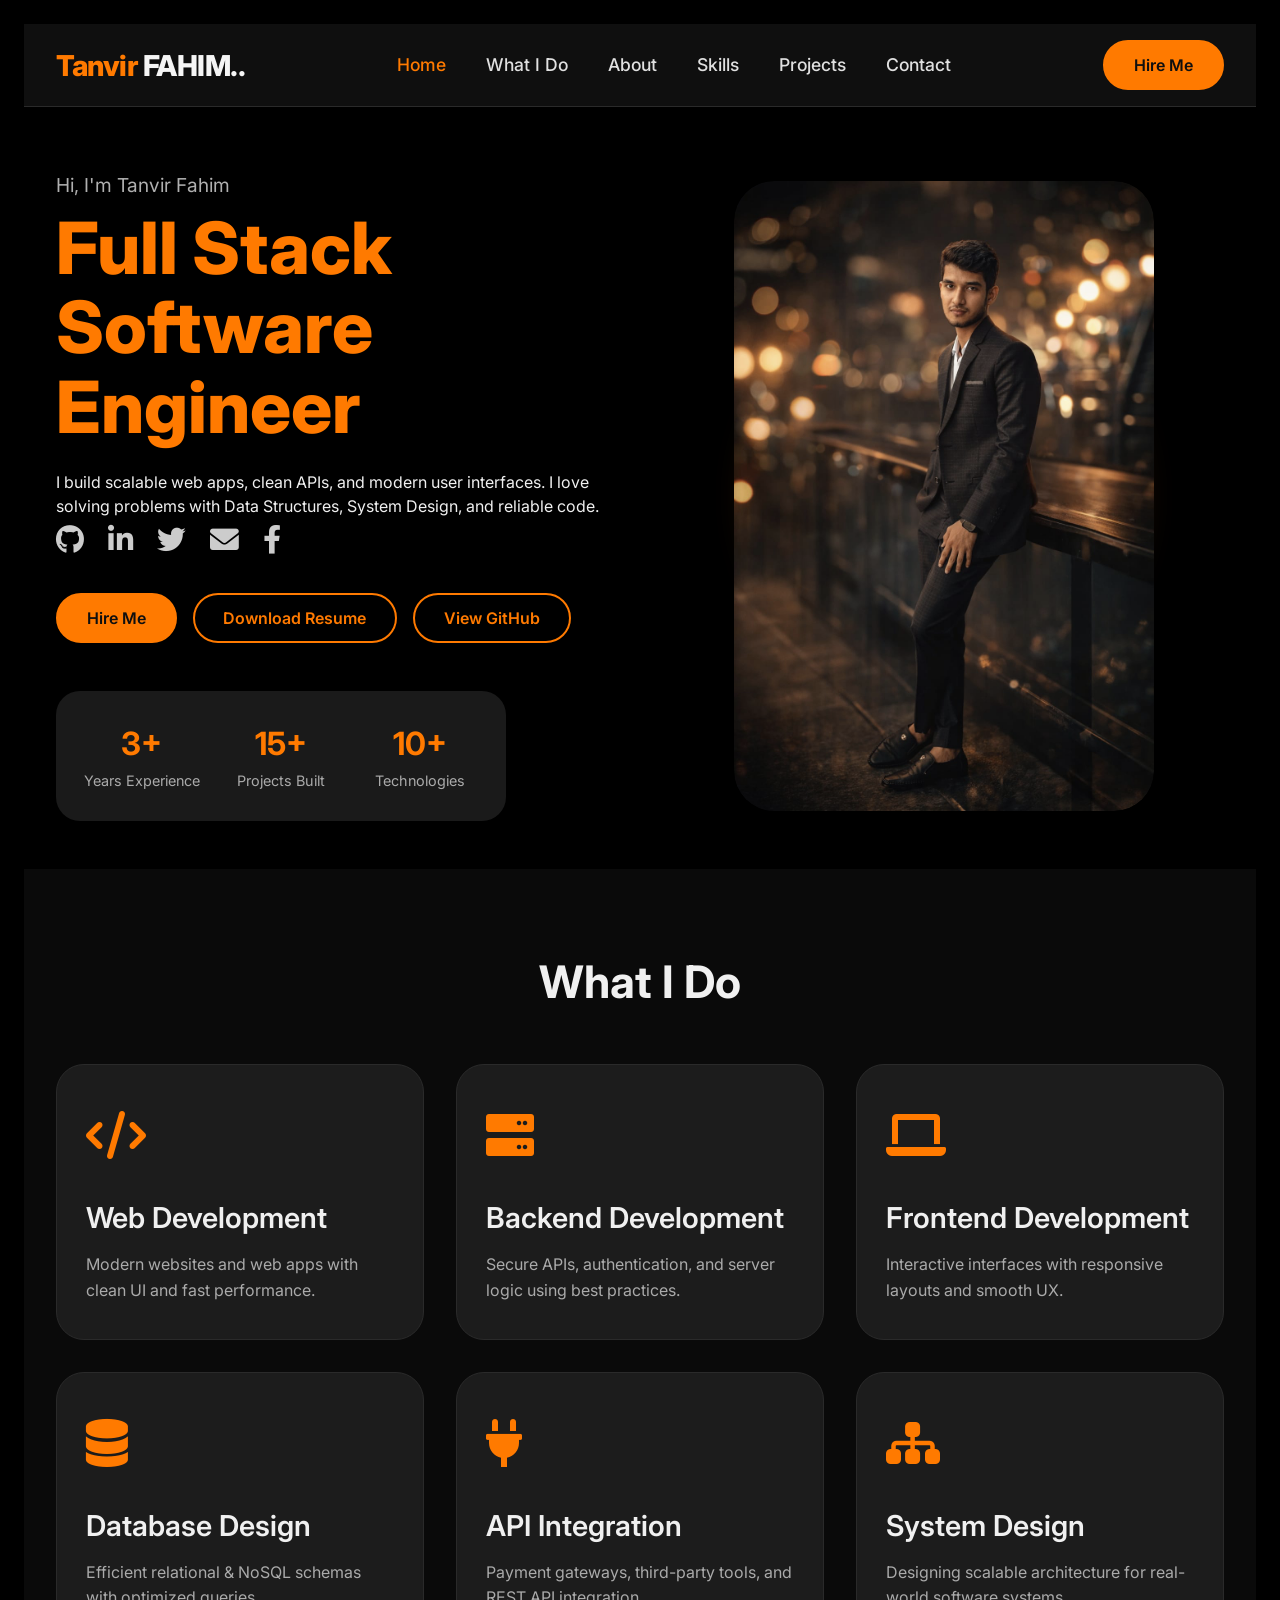
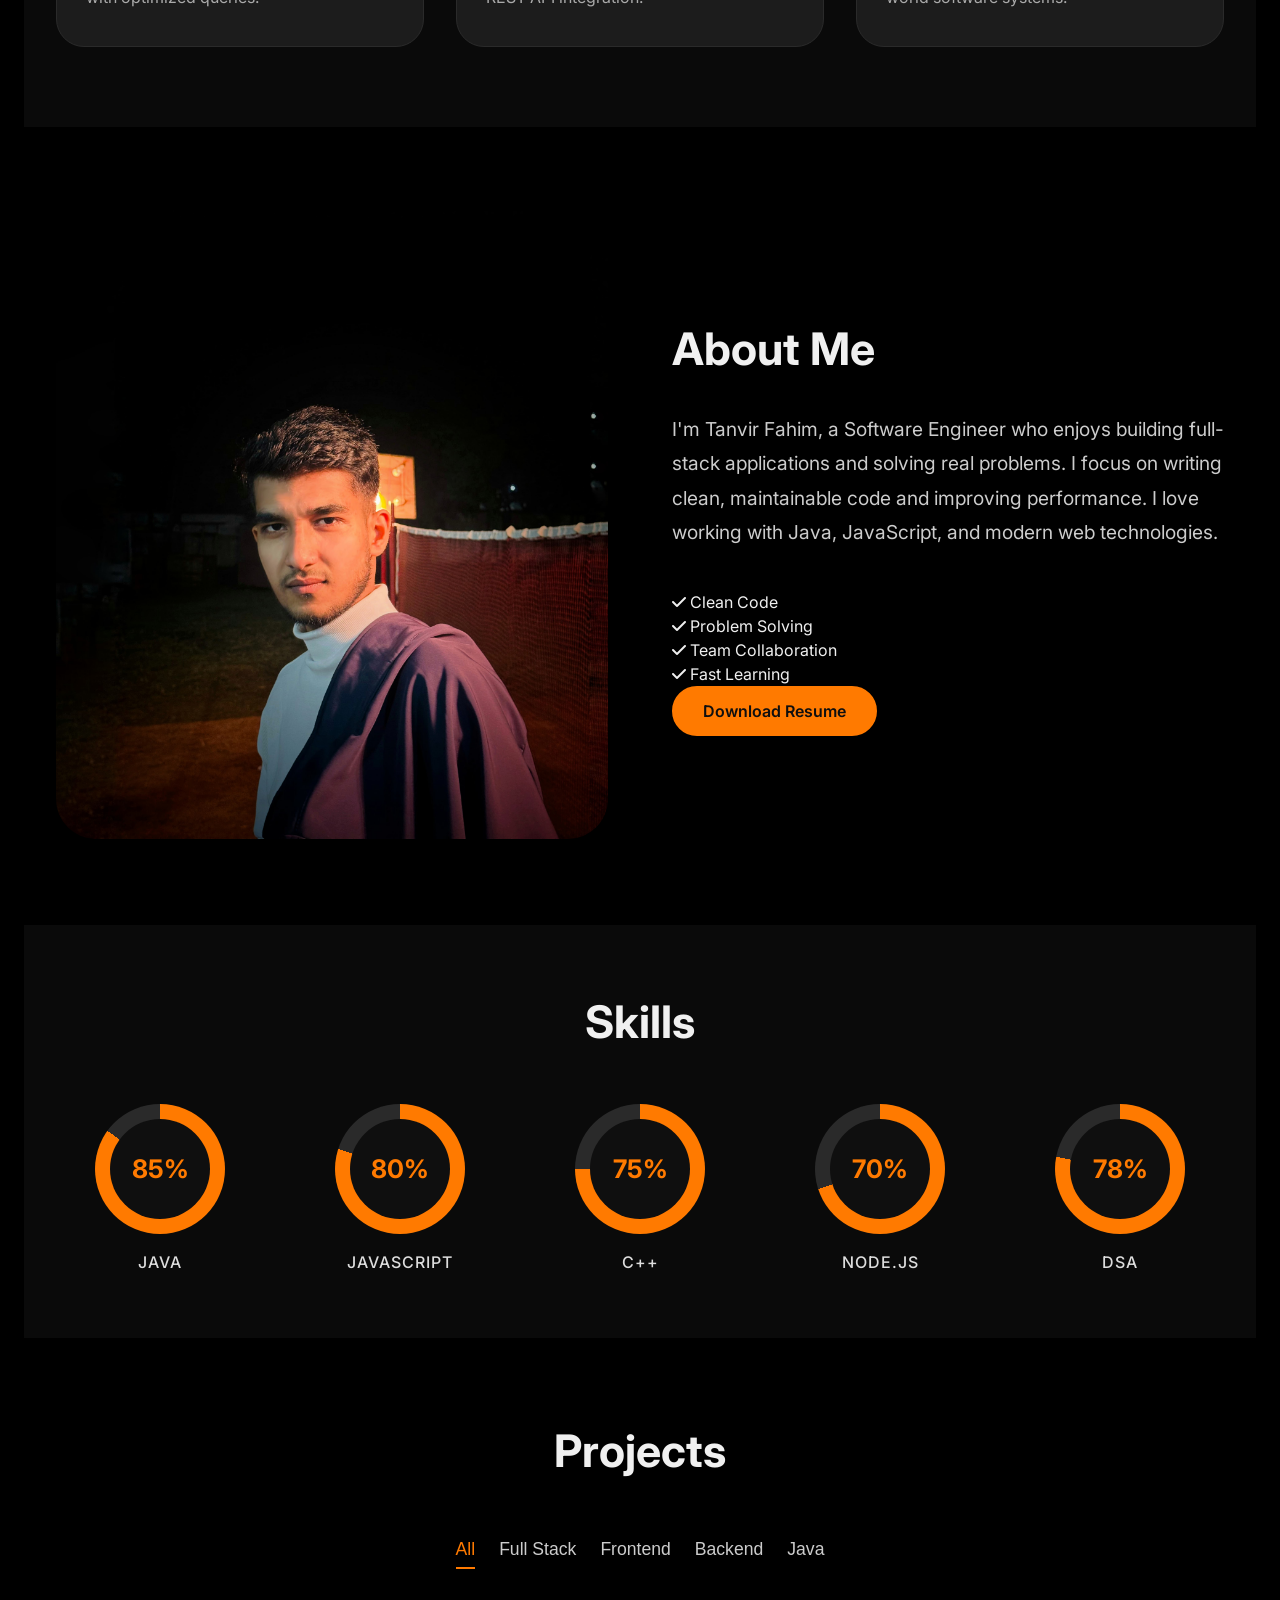
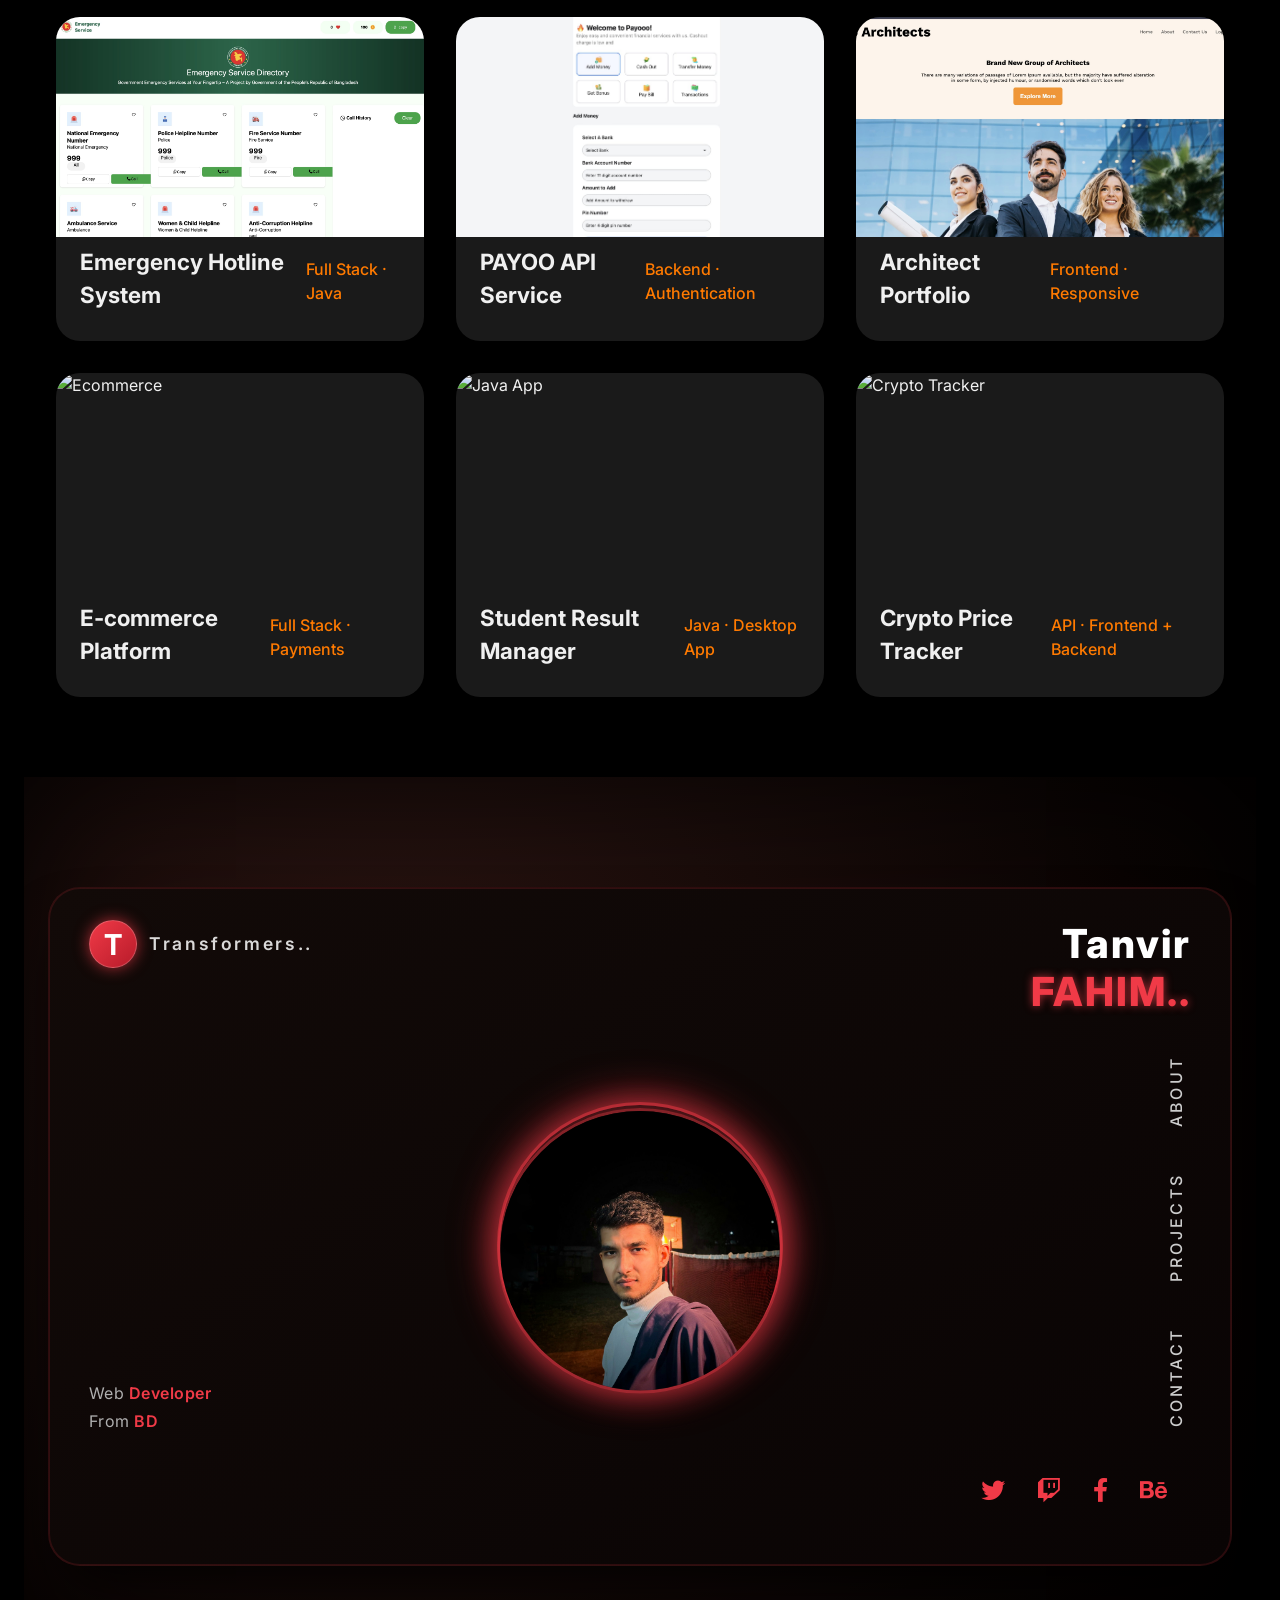
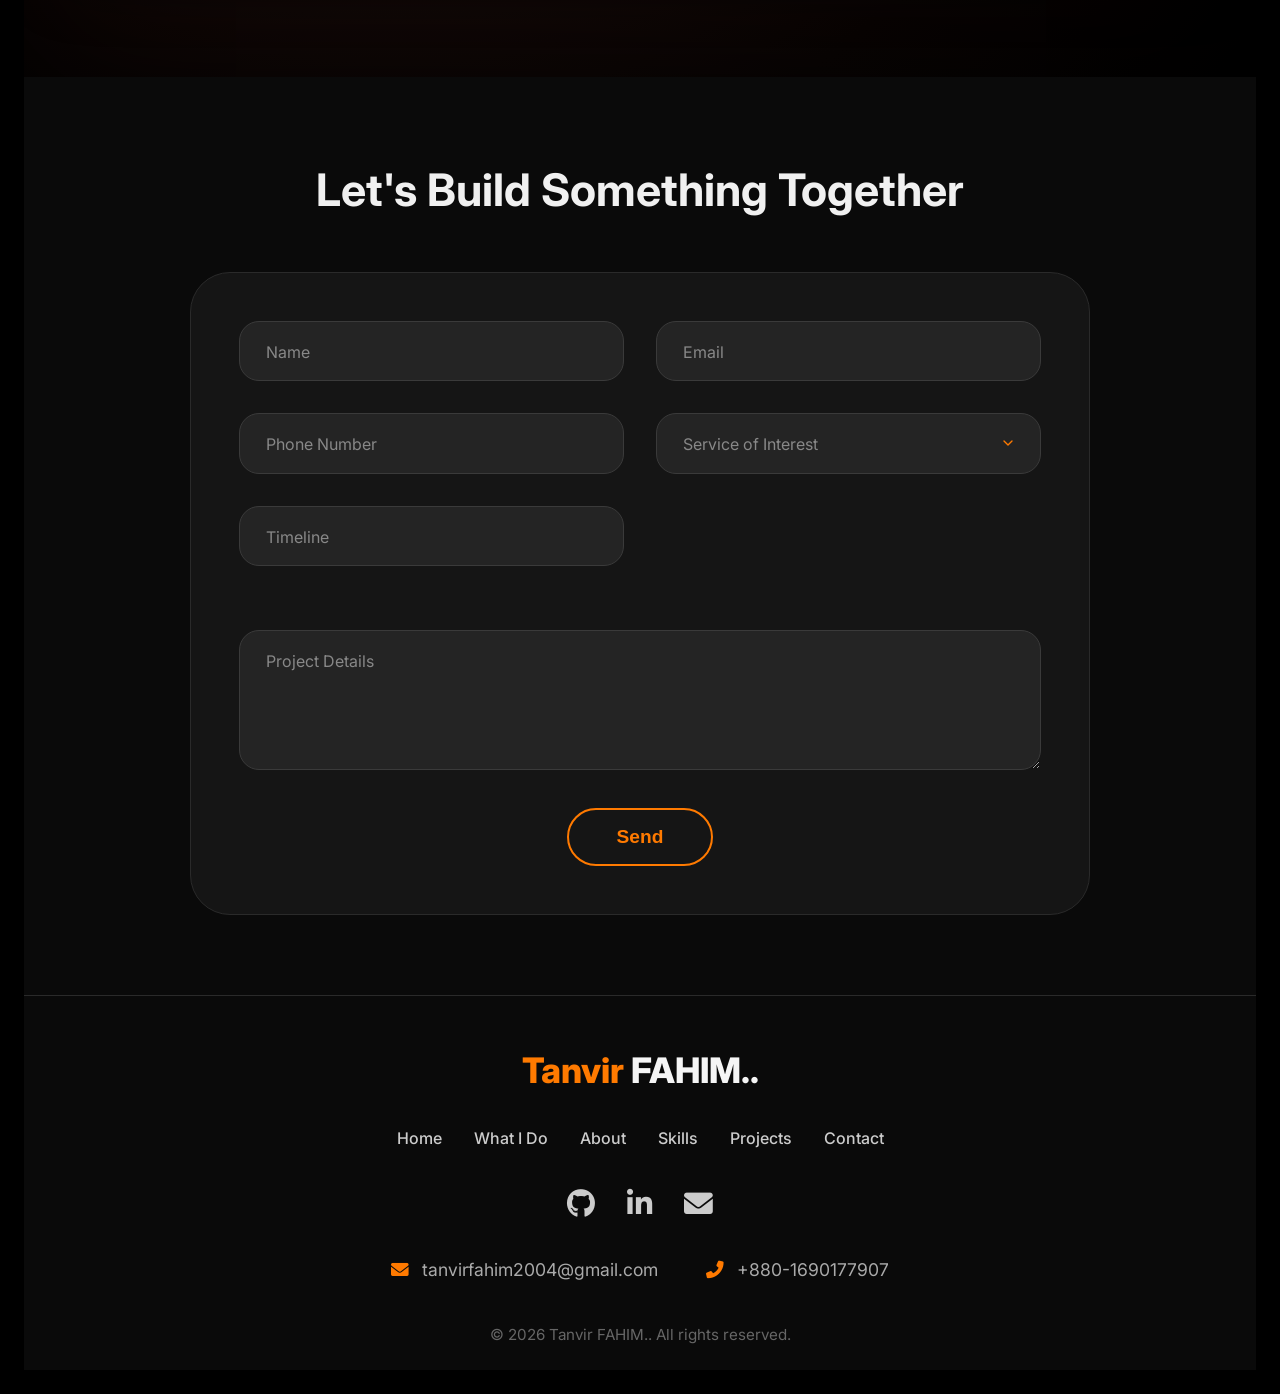
==== index.html @ 55171246 "second addition" ====
<!DOCTYPE html>
<html lang="en">

<head>
  <meta charset="UTF-8" />
  <meta name="viewport" content="width=device-width, initial-scale=1.0" />
  <title>Tanvir FAHIM</title>

  <!-- Google Fonts: Inter -->
  <link rel="preconnect" href="https://fonts.googleapis.com">
  <link rel="preconnect" href="https://fonts.gstatic.com" crossorigin>
  <link
    href="https://fonts.googleapis.com/css2?family=Inter:opsz,wght@14..32,400;14..32,500;14..32,600;14..32,700;14..32,800&display=swap"
    rel="stylesheet">

  <!-- Font Awesome -->
  <link rel="stylesheet" href="https://cdnjs.cloudflare.com/ajax/libs/font-awesome/6.0.0-beta3/css/all.min.css">

  <!-- Custom CSS -->
  <link rel="stylesheet" href="/test.css" />
</head>

<body>
  <div class="site-wrapper">

    <!-- ===== 1. NAVBAR ===== -->
    <header class="navbar">
      <div class="container navbar-container">
        <a href="#home" class="logo">Tanvir <span class="Fahim">FAHIM..</span></a>

        <nav class="nav-menu">
          <ul class="nav-links" id="navLinks">
            <li><a href="#home" class="active">Home</a></li>
            <li><a href="#services">What I Do</a></li>
            <li><a href="#about">About</a></li>
            <li><a href="#skills">Skills</a></li>
            <li><a href="#portfolio">Projects</a></li>
            <li><a href="#contact">Contact</a></li>
          </ul>
        </nav>

        <a href="#contact" class="btn btn-primary hire-btn">Hire Me</a>

        <button class="mobile-toggle" id="mobileToggle" aria-label="menu">
          <i class="fas fa-bars"></i>
        </button>
      </div>
    </header>

    <main>

      <!-- ===== 2. HERO SECTION ===== -->
      <section id="home" class="hero">
        <div class="container hero-grid">

          <!-- left content -->
          <div class="hero-content">
            <span class="hero-intro">Hi, I'm Tanvir Fahim</span>
            <h1 class="hero-title">Full Stack Software Engineer</h1>

            <p class="hero-description">
              I build scalable web apps, clean APIs, and modern user interfaces.
              I love solving problems with Data Structures, System Design, and reliable code.
            </p>

            <div class="hero-socials">
              <a href="https://github.com/tanvirfahim2004" aria-label="GitHub"><i class="fab fa-github"></i></a>
              <a href="https://www.linkedin.com/in/tanvir-fahim-24512b344/" aria-label="LinkedIn"><i class="fab fa-linkedin-in"></i></a>
              <a href="https://x.com/tanvir_fahim00" aria-label="Twitter"><i class="fab fa-twitter"></i></a>
              <a href="mailto:tanvirfahim2004@gmail.com" aria-label="Email"><i class="fas fa-envelope"></i></a>
              <a href="https://www.facebook.com/tanvirFahimF/" aria-label="Facebook"><i class="fab fa-facebook-f"></i></a>
            </div>

            <div class="hero-buttons">
              <a href="#contact" class="btn btn-primary">Hire Me</a>
              <a href="#" class="btn btn-outline">Download Resume</a>
              <a href="https://github.com/tanvirfahim2004" class="btn btn-outline">View GitHub</a>
            </div>

            <!-- stats box -->
            <div class="stats-box">
              <div class="stat-item">
                <span class="stat-number">3+</span>
                <span class="stat-label">Years Experience</span>
              </div>
              <div class="stat-item">
                <span class="stat-number">15+</span>
                <span class="stat-label">Projects Built</span>
              </div>
              <div class="stat-item">
                <span class="stat-number">10+</span>
                <span class="stat-label">Technologies</span>
              </div>
            </div>
          </div>

          <!-- right image -->
          <div class="hero-image-wrapper">
            <div class="circle-bg"></div>
            <div class="profile-image">
              <!-- Replace with your photo path -->
              <img src="/assets/one.jpeg" alt="Alex Rivera" loading="lazy">
            </div>
          </div>

        </div>
      </section>

      <!-- ===== 3. SERVICES / WHAT I DO ===== -->
      <section id="services" class="services">
        <div class="container">
          <h2 class="section-title centered">What I Do</h2>

          <div class="services-grid">
            <div class="service-card">
              <div class="card-icon"><i class="fas fa-code"></i></div>
              <h3>Web Development</h3>
              <p>Modern websites and web apps with clean UI and fast performance.</p>
            </div>

            <div class="service-card">
              <div class="card-icon"><i class="fas fa-server"></i></div>
              <h3>Backend Development</h3>
              <p>Secure APIs, authentication, and server logic using best practices.</p>
            </div>

            <div class="service-card">
              <div class="card-icon"><i class="fas fa-laptop"></i></div>
              <h3>Frontend Development</h3>
              <p>Interactive interfaces with responsive layouts and smooth UX.</p>
            </div>

            <div class="service-card">
              <div class="card-icon"><i class="fas fa-database"></i></div>
              <h3>Database Design</h3>
              <p>Efficient relational & NoSQL schemas with optimized queries.</p>
            </div>

            <div class="service-card">
              <div class="card-icon"><i class="fas fa-plug"></i></div>
              <h3>API Integration</h3>
              <p>Payment gateways, third-party tools, and REST API integration.</p>
            </div>

            <div class="service-card">
              <div class="card-icon"><i class="fas fa-sitemap"></i></div>
              <h3>System Design</h3>
              <p>Designing scalable architecture for real-world software systems.</p>
            </div>
          </div>
        </div>
      </section>

      <!-- ===== 4. ABOUT ===== -->
      <section id="about" class="about">
        <div class="container about-grid">
          <div class="about-image">
            <img src="/assets/myself.jpeg" alt="about me">
          </div>

          <div class="about-content">
            <h2 class="section-title">About Me</h2>
            <p class="about-text">
              I'm Tanvir Fahim, a Software Engineer who enjoys building full-stack applications and solving
              real problems. I focus on writing clean, maintainable code and improving performance.
              I love working with Java, JavaScript, and modern web technologies.
            </p>

            <div class="about-highlights">
              <div class="chip"><i class="fas fa-check"></i> Clean Code</div>
              <div class="chip"><i class="fas fa-check"></i> Problem Solving</div>
              <div class="chip"><i class="fas fa-check"></i> Team Collaboration</div>
              <div class="chip"><i class="fas fa-check"></i> Fast Learning</div>
            </div>

            <a href="#" class="btn btn-primary">Download Resume</a>
          </div>
        </div>
      </section>

      <!-- ===== 5. SKILLS ===== -->
      <section id="skills" class="skills">
        <div class="container">
          <h2 class="section-title centered">Skills</h2>

          <div class="skills-row">

            <div class="skill-circle">
              <div class="circular-progress" data-percent="85">
                <span class="progress-value">85%</span>
              </div>
              <p class="skill-label">Java</p>
            </div>

            <div class="skill-circle">
              <div class="circular-progress" data-percent="80">
                <span class="progress-value">80%</span>
              </div>
              <p class="skill-label">JavaScript</p>
            </div>

            <div class="skill-circle">
              <div class="circular-progress" data-percent="75">
                <span class="progress-value">75%</span>
              </div>
              <p class="skill-label">C++</p>
            </div>

            <div class="skill-circle">
              <div class="circular-progress" data-percent="70">
                <span class="progress-value">70%</span>
              </div>
              <p class="skill-label">Node.js</p>
            </div>

            <div class="skill-circle">
              <div class="circular-progress" data-percent="78">
                <span class="progress-value">78%</span>
              </div>
              <p class="skill-label">DSA</p>
            </div>

          </div>
        </div>
      </section>

      <!-- ===== 6. PROJECTS / PORTFOLIO ===== -->
      <section id="portfolio" class="portfolio">
        <div class="container">
          <h2 class="section-title centered">Projects</h2>

          <div class="portfolio-filters">
            <button class="filter-btn active" data-filter="all">All</button>
            <button class="filter-btn" data-filter="fullstack">Full Stack</button>
            <button class="filter-btn" data-filter="frontend">Frontend</button>
            <button class="filter-btn" data-filter="backend">Backend</button>
            <button class="filter-btn" data-filter="java">Java</button>
          </div>

          <div class="portfolio-grid" id="portfolioGrid">

            <div class="portfolio-card" data-category="fullstack java">
              <img src="/assets/emergency.jpeg" alt="Hostel Management System">
              <div class="card-footer">
                <h4>Emergency Hotline System</h4>
                <p>Full Stack · Java</p>
              </div>
            </div>

            <div class="portfolio-card" data-category="fullstack backend">
              <img src="/assets/payoo.jpeg" alt="REST API">
              <div class="card-footer">
                <h4>PAYOO API Service</h4>
                <p>Backend · Authentication</p>
              </div>
            </div>

            <div class="portfolio-card" data-category="frontend">
              <img src="/assets/portfolio.jpeg" alt="Portfolio Website">
              <div class="card-footer">
                <h4>Architect Portfolio</h4>
                <p>Frontend · Responsive</p>
              </div>
            </div>

            <div class="portfolio-card" data-category="fullstack">
              <img src="https://placehold.co/600x400/12131a/ff7a00?text=ECOMMERCE" alt="Ecommerce">
              <div class="card-footer">
                <h4>E-commerce Platform</h4>
                <p>Full Stack · Payments</p>
              </div>
            </div>

            <div class="portfolio-card" data-category="java">
              <img src="https://placehold.co/600x400/12131a/ff7a00?text=JAVA+APP" alt="Java App">
              <div class="card-footer">
                <h4>Student Result Manager</h4>
                <p>Java · Desktop App</p>
              </div>
            </div>

            <div class="portfolio-card" data-category="frontend backend">
              <img src="https://placehold.co/600x400/12131a/ff7a00?text=CRYPTO+TRACKER" alt="Crypto Tracker">
              <div class="card-footer">
                <h4>Crypto Price Tracker</h4>
                <p>API · Frontend + Backend</p>
              </div>
            </div>

          </div>
        </div>
      </section>

      <!-- Customize Card section -->
      <section>
        <!-- main container with cinematic background + vignette -->
        <div class="background">
          <!-- hero card -->
          <main class="hero-card">

            <!-- top row: logo + brand + top right name -->
            <div class="card-header">
              <div class="brand">
                <div class="logo-circle">T</div>
                <span class="brand-name">Transformers..</span>
              </div>
              <div class="big-name">
                <span class="name-line">Tanvir</span>
                <span class="name-line accent">FAHIM..</span>
              </div>
            </div>

            <!-- main middle area: left (bottom-left text) + center ring + right vertical nav -->
            <div class="card-middle">

              <!-- bottom-left text (positioned absolutely inside grid, but we keep structure) -->
              <div class="info-block">
                <span class="info-line">Web <span class="accent">Developer</span></span>
                <span class="info-line">From <span class="accent">BD</span></span>
              </div>

              <!-- center hero visual: ring + image -->
              <div class="hero-center">
                <div class="ring">
                  <div class="ring-glow"></div>
                  <img src="/assets/myself.jpeg" alt="artist portrait" class="ring-image">
                </div>
              </div>

              <!-- right vertical navigation -->
              <nav class="vertical-nav">
                <ul>
                  <li><a href="#">ABOUT</a></li>
                  <li><a href="#">PROJECTS</a></li>
                  <li><a href="#">CONTACT</a></li>
                </ul>
              </nav>
            </div>

            <!-- bottom row: empty filler (grid keeps placement) + social icons -->
            <div class="card-footer">
              <div class="footer-left"></div> <!-- placeholder for spacing -->
              <div class="social-icons">
                <a href="https://x.com/tanvir_fahim00" aria-label="Twitter"><i class="fab fa-twitter"></i></a>
                <a href="#" aria-label="Twitch"><i class="fab fa-twitch"></i></a>
                <a href="https://www.facebook.com/tanvirFahimF/" aria-label="Facebook"><i
                    class="fab fa-facebook-f"></i></a>
                <a href="#" aria-label="Behance"><i class="fab fa-behance"></i></a>
              </div>
            </div>
          </main>
        </div>
      </section>
      <!-- ===== 7. CONTACT ===== -->
      <section id="contact" class="contact">
        <div class="container">
          <h2 class="section-title centered">Let's Build Something Together</h2>

          <form class="contact-form">
            <div class="form-row">
              <div class="form-group">
                <input type="text" id="name" placeholder=" " required>
                <label for="name">Name</label>
              </div>
              <div class="form-group">
                <input type="email" id="email" placeholder=" " required>
                <label for="email">Email</label>
              </div>
            </div>

            <div class="form-row">
              <div class="form-group">
                <input type="tel" id="phone" placeholder=" " required>
                <label for="phone">Phone Number</label>
              </div>
              <div class="form-group">
                <select id="service" required>
                  <option value="" disabled selected hidden></option>
                  <option value="web">Web Development</option>
                  <option value="backend">Backend / API</option>
                  <option value="frontend">Frontend</option>
                  <option value="java">Java Application</option>
                </select>
                <label for="service">Service of Interest</label>
              </div>
            </div>

            <div class="form-row">
              <div class="form-group">
                <input type="text" id="timeline" placeholder=" " required>
                <label for="timeline">Timeline</label>
              </div>
              <div class="form-group fullwidth"></div>
            </div>

            <div class="form-row fullwidth-row">
              <div class="form-group fullwidth">
                <textarea id="details" rows="5" placeholder=" " required></textarea>
                <label for="details">Project Details</label>
              </div>
            </div>

            <button type="submit" class="btn btn-send">Send</button>
          </form>
        </div>
      </section>

    </main>

    <!-- ===== 8. FOOTER ===== -->
    <footer class="footer">
      <div class="container">
        <div class="footer-logo">Tanvir <span class="Fahim">FAHIM..</span></div>

        <ul class="footer-nav">
          <li><a href="#home">Home</a></li>
          <li><a href="#services">What I Do</a></li>
          <li><a href="#about">About</a></li>
          <li><a href="#skills">Skills</a></li>
          <li><a href="#portfolio">Projects</a></li>
          <li><a href="#contact">Contact</a></li>
        </ul>

        <div class="footer-social">
          <a href="https://github.com/tanvirfahim2004" aria-label="GitHub"><i class="fab fa-github"></i></a>
          <a href="https://www.linkedin.com/in/tanvir-fahim-24512b344/" aria-label="LinkedIn"><i
              class="fab fa-linkedin-in"></i></a>
          <a href="mailto:tanvirfahim2004@gmail.com" aria-label="Email">
            <i class="fas fa-envelope"></i>
          </a>
        </div>

        <div class="footer-contact">
          <span><i class="fas fa-envelope"></i> tanvirfahim2004@gmail.com</span>
          <span><i class="fas fa-phone-alt"></i> +880-1690177907</span>
        </div>

        <div class="footer-copyright">
          © 2026 Tanvir FAHIM.. All rights reserved.
        </div>
      </div>
    </footer>

    <!-- ===== JS: Mobile Menu + Filter + Skill Animation ===== -->
    <script>
      // Mobile toggle
      const toggle = document.getElementById('mobileToggle');
      const navLinks = document.getElementById('navLinks');

      toggle.addEventListener('click', () => {
        navLinks.classList.toggle('show');
      });

      // Active nav link on click (simple)
      document.querySelectorAll('.nav-links a').forEach(link => {
        link.addEventListener('click', () => {
          document.querySelectorAll('.nav-links a').forEach(a => a.classList.remove('active'));
          link.classList.add('active');
          navLinks.classList.remove('show'); // close on mobile click
        });
      });

      // Portfolio filtering (REAL)
      const filterBtns = document.querySelectorAll('.filter-btn');
      const cards = document.querySelectorAll('.portfolio-card');

      filterBtns.forEach(btn => {
        btn.addEventListener('click', () => {
          filterBtns.forEach(b => b.classList.remove('active'));
          btn.classList.add('active');

          const filter = btn.dataset.filter;

          cards.forEach(card => {
            const categories = card.dataset.category.split(" ");
            if (filter === "all" || categories.includes(filter)) {
              card.style.display = "block";
            } else {
              card.style.display = "none";
            }
          });
        });
      });

      // Circular progress animation
      const circles = document.querySelectorAll('.circular-progress');
      circles.forEach(circle => {
        const percent = circle.getAttribute('data-percent');
        circle.style.background = `conic-gradient(#ff7a00 ${percent * 3.6}deg, #2a2a2a 0deg)`;
      });
    </script>

  </div>
</body>

</html>
---- test.css ----
/* style.css - dark theme, orange accent, clean minimal */
* {
  margin: 0;
  padding: 0;
  box-sizing: border-box;
}

html {
  scroll-behavior: smooth;
}

body {
  font-family: "Inter", sans-serif;
  background-color: #0f0f0f;
  color: #f0f0f0;
  line-height: 1.5;
}

.container {
  max-width: 1280px;
  margin: 0 auto;
  padding: 0 2rem;
}

/* ----- navbar ----- */
.navbar {
  position: sticky;
  top: 0;
  background-color: #0f0f0f;
  border-bottom: 1px solid #2a2a2a;
  z-index: 100;
  padding: 1rem 0;
}

.navbar-container {
  display: flex;
  align-items: center;
  justify-content: space-between;
  flex-wrap: wrap;
}

.logo {
  font-size: 1.8rem;
  font-weight: 800;
  color: #ff7a00;
  text-decoration: none;
  letter-spacing: -0.5px;
}

.nav-links {
  display: flex;
  list-style: none;
  gap: 2.5rem;
}

.nav-links a {
  text-decoration: none;
  color: #e0e0e0;
  font-weight: 500;
  transition: color 0.2s;
  font-size: 1.1rem;
}

.nav-links a:hover,
.nav-links a.active {
  color: #ff7a00;
}

.btn-primary {
  background-color: #ff7a00;
  color: #0f0f0f;
  font-weight: 600;
  padding: 0.7rem 1.8rem;
  border-radius: 40px;
  text-decoration: none;
  border: 2px solid #ff7a00;
  transition: all 0.2s ease;
  display: inline-block;
  font-size: 1rem;
}

.btn-primary:hover {
  background-color: transparent;
  color: #ff7a00;
  transform: scale(1.02);
}

.btn-outline {
  background: transparent;
  border: 2px solid #ff7a00;
  color: #ff7a00;
  padding: 0.7rem 1.8rem;
  border-radius: 40px;
  font-weight: 600;
  text-decoration: none;
  transition: 0.2s;
}

.btn-outline:hover {
  background: #ff7a00;
  color: #0f0f0f;
}

.mobile-toggle {
  display: none;
  background: none;
  border: none;
  font-size: 2rem;
  color: #ff7a00;
  cursor: pointer;
}

/* ----- hero section ----- */
.hero {
  padding: 4rem 0 3rem;
}

.hero-grid {
  display: grid;
  grid-template-columns: 1fr 1fr;
  gap: 3rem;
  align-items: center;
}

.hero-intro {
  font-size: 1.2rem;
  color: #b0b0b0;
  display: block;
  margin-bottom: 0.5rem;
}

.hero-title {
  font-size: 4.5rem;
  font-weight: 800;
  line-height: 1.1;
  color: #ff7a00;
  margin-bottom: 1.5rem;
}

.hero-socials {
  display: flex;
  gap: 1.5rem;
  margin-bottom: 2rem;
}

.hero-socials a {
  color: #ccc;
  font-size: 1.8rem;
  transition: color 0.2s, transform 0.2s;
}

.hero-socials a:hover {
  color: #ff7a00;
  transform: translateY(-4px);
}

.hero-buttons {
  display: flex;
  gap: 1rem;
  margin-bottom: 3rem;
  flex-wrap: wrap;
}

.stats-box {
  display: grid;
  grid-template-columns: repeat(3, 1fr);
  background: #1a1a1a;
  border-radius: 24px;
  padding: 1.8rem 1rem;
  max-width: 450px;
}

.stat-item {
  text-align: center;
}

.stat-number {
  display: block;
  font-size: 2rem;
  font-weight: 700;
  color: #ff7a00;
}

.stat-label {
  font-size: 0.9rem;
  color: #aaa;
}

.hero-image-wrapper {
  position: relative;
  display: flex;
  justify-content: center;
  align-items: center;
}

.circle-bg {
  position: absolute;
  width: 380px;
  height: 380px;
  background: #1e1e1e;
  border-radius: 50%;
  z-index: 0;
  top: 50%;
  left: 50%;
  transform: translate(-50%, -50%);
  box-shadow: 0 0 40px rgba(255, 122, 0, 0.2);
}

.profile-image {
  position: relative;
  z-index: 2;
  width: 100%;
  max-width: 420px;
  border-radius: 40px;
  overflow: hidden;
}

.profile-image img {
  width: 100%;
  height: auto;
  display: block;
  filter: grayscale(20%);
  border-radius: 40px;
}

/* ----- services ----- */
.services {
  padding: 5rem 0;
  background: #0a0a0a;
}

.section-title {
  font-size: 2.8rem;
  font-weight: 700;
  margin-bottom: 3rem;
}

.section-title.centered {
  text-align: center;
}

.services-grid {
  display: grid;
  grid-template-columns: repeat(3, 1fr);
  gap: 2rem;
}

.service-card {
  background: #1c1c1c;
  border-radius: 28px;
  padding: 2.2rem 1.8rem;
  transition: all 0.25s ease;
  border: 1px solid #2a2a2a;
}

.service-card:hover {
  transform: translateY(-10px);
  box-shadow: 0 20px 30px -10px rgba(255, 122, 0, 0.3);
  border-color: #ff7a00;
}

.card-icon {
  font-size: 3rem;
  color: #ff7a00;
  margin-bottom: 1.5rem;
}

.service-card h3 {
  font-size: 1.8rem;
  margin-bottom: 0.8rem;
  font-weight: 600;
}

.service-card p {
  color: #aaa;
  line-height: 1.6;
}

/* ----- about ----- */
.about {
  padding: 5rem 0;
}

.about-grid {
  display: grid;
  grid-template-columns: 1fr 1fr;
  gap: 4rem;
  align-items: center;
}

.about-image img {
  width: 100%;
  border-radius: 40px;
  box-shadow: 0 10px 30px #00000055;
}

.about-content .section-title {
  margin-bottom: 1.8rem;
}

.about-text {
  font-size: 1.2rem;
  color: #ccc;
  margin-bottom: 2.5rem;
  line-height: 1.8;
}

/* ----- skills (circular) ----- */
.skills {
  padding: 4rem 0;
  background: #0a0a0a;
}

.skills-row {
  display: flex;
  flex-wrap: wrap;
  justify-content: space-between;
  gap: 2rem;
  margin-top: 3rem;
}

.skill-circle {
  text-align: center;
  flex: 1 1 140px;
}

.circular-progress {
  width: 130px;
  height: 130px;
  border-radius: 50%;
  background: conic-gradient(#ff7a00 0deg 324deg, #333 324deg 360deg);
  margin: 0 auto 1rem;
  display: flex;
  align-items: center;
  justify-content: center;
  position: relative;
}

.circular-progress::before {
  content: "";
  position: absolute;
  width: 100px;
  height: 100px;
  background: #0f0f0f;
  border-radius: 50%;
}

.progress-value {
  position: relative;
  z-index: 2;
  font-size: 1.6rem;
  font-weight: 700;
  color: #ff7a00;
}

.skill-label {
  font-weight: 500;
  color: #ddd;
  text-transform: uppercase;
  letter-spacing: 1px;
}

/* ----- portfolio ----- */
.portfolio {
  padding: 5rem 0;
}

.portfolio-filters {
  display: flex;
  flex-wrap: wrap;
  justify-content: center;
  gap: 0.8rem 1.5rem;
  margin-bottom: 3rem;
}

.filter-btn {
  background: transparent;
  border: none;
  color: #ccc;
  font-size: 1.1rem;
  font-weight: 500;
  cursor: pointer;
  padding: 0.4rem 0;
  border-bottom: 2px solid transparent;
  transition: 0.2s;
}

.filter-btn.active,
.filter-btn:hover {
  color: #ff7a00;
  border-bottom-color: #ff7a00;
}

.portfolio-grid {
  display: grid;
  grid-template-columns: repeat(3, 1fr);
  gap: 2rem;
}

.portfolio-card {
  background: #1a1a1a;
  border-radius: 24px;
  overflow: hidden;
  transition: 0.25s;
}

.portfolio-card:hover {
  transform: scale(1.02);
  box-shadow: 0 15px 30px #ff7a0022;
}

.portfolio-card img {
  width: 100%;
  height: 220px;
  object-fit: cover;
  display: block;
}

.card-footer {
  padding: 1.5rem;
}

.card-footer h4 {
  font-size: 1.4rem;
  margin-bottom: 0.3rem;
}

.card-footer p {
  color: #ff7a00;
  font-weight: 500;
}

/* ----- contact (two‑column form) ----- */
.contact {
  padding: 5rem 0;
  background: #0a0a0a;
}

.contact-form {
  max-width: 900px;
  margin: 2rem auto 0;
  background: #151515;
  padding: 3rem;
  border-radius: 40px;
  border: 1px solid #2a2a2a;
}

.form-row {
  display: grid;
  grid-template-columns: 1fr 1fr;
  gap: 2rem;
  margin-bottom: 2rem;
}

.form-group {
  position: relative;
}

.form-group.fullwidth {
  grid-column: span 2;
}

input, select, textarea {
  width: 100%;
  background: #242424;
  border: 1px solid #3a3a3a;
  border-radius: 20px;
  padding: 1.2rem 1.5rem;
  font-size: 1rem;
  font-family: inherit;
  color: #f0f0f0;
  outline: none;
  transition: border 0.2s;
}

input:focus, select:focus, textarea:focus {
  border-color: #ff7a00;
}

label {
  position: absolute;
  left: 1.5rem;
  top: 1.2rem;
  color: #888;
  transition: 0.2s;
  pointer-events: none;
  background: #242424;
  padding: 0 0.2rem;
}

input:focus ~ label,
input:not(:placeholder-shown) ~ label,
select:focus ~ label,
select:not([value=""]):valid ~ label,
textarea:focus ~ label,
textarea:not(:placeholder-shown) ~ label {
  top: -0.6rem;
  left: 1rem;
  font-size: 0.8rem;
  background: #242424;
  color: #ff7a00;
}

select {
  appearance: none;
  background-image: url("data:image/svg+xml;utf8,<svg xmlns='http://www.w3.org/2000/svg' width='16' height='16' viewBox='0 0 24 24' fill='none' stroke='%23ff7a00' stroke-width='2' stroke-linecap='round' stroke-linejoin='round'><polyline points='6 9 12 15 18 9'/></svg>");
  background-repeat: no-repeat;
  background-position: right 1.5rem center;
}

.btn-send {
  background: transparent;
  border: 2px solid #ff7a00;
  color: #ff7a00;
  padding: 1rem 3rem;
  font-size: 1.2rem;
  border-radius: 60px;
  font-weight: 600;
  cursor: pointer;
  transition: 0.2s;
  display: block;
  margin: 2rem auto 0;
  width: fit-content;
}

.btn-send:hover {
  background: #ff7a00;
  color: #0f0f0f;
}

/* ----- footer ----- */
.footer {
  background: #0a0a0a;
  padding: 3rem 0 1.5rem;
  border-top: 1px solid #2a2a2a;
  text-align: center;
}

.footer-logo {
  font-size: 2.2rem;
  font-weight: 800;
  color: #ff7a00;
  margin-bottom: 1.8rem;
}

.footer-nav {
  display: flex;
  flex-wrap: wrap;
  justify-content: center;
  gap: 2rem;
  list-style: none;
  margin-bottom: 2rem;
}

.footer-nav a {
  color: #ccc;
  text-decoration: none;
  font-weight: 500;
  transition: color 0.2s;
}

.footer-nav a:hover {
  color: #ff7a00;
}

.footer-social {
  display: flex;
  gap: 2rem;
  justify-content: center;
  margin-bottom: 2rem;
}

.footer-social a {
  color: #ccc;
  font-size: 1.8rem;
  transition: color 0.2s;
}

.footer-social a:hover {
  color: #ff7a00;
}

.footer-contact {
  display: flex;
  justify-content: center;
  gap: 3rem;
  flex-wrap: wrap;
  margin-bottom: 2.5rem;
  color: #aaa;
  font-size: 1.1rem;
}

.footer-contact i {
  margin-right: 0.5rem;
  color: #ff7a00;
}

.footer-copyright {
  color: #666;
  font-size: 0.95rem;
}
.logo .Fahim{
  color: whitesmoke;
}
.footer-logo .Fahim{
  color: whitesmoke;
}


/* The css of the card */

/* style.css – matching screenshot exactly */
* {
  margin: 0;
  padding: 0;
  box-sizing: border-box;
}

:root {
  --bg1: #0b0503;        /* deep black with warm undertone */
  --bg2: #1a0c0a;        /* dark gradient complement */
  --accent: #f03a47;     /* vibrant red/pink */
  --accent-glow: rgba(240, 58, 71, 0.7);
  --text: #f0f0f0;
  --muted: #b0b0b0;
  --card-bg: #0f0807;    /* near black with subtle red tint */
  --border-subtle: rgba(240, 58, 71, 0.15);
  --shadow: 0 25px 50px -10px rgba(0, 0, 0, 0.8), 0 0 0 1px rgba(240, 58, 71, 0.1) inset;
}

body {
  font-family: "Inter", sans-serif;
  background-color: #000;
  min-height: 100vh;
  display: flex;
  align-items: center;
  justify-content: center;
  margin: 0;
  padding: 1.5rem;
}

/* cinematic gradient background + soft vignette */
.background {
  width: 100%;
  min-height: 100vh;
  display: flex;
  align-items: center;
  justify-content: center;
  background: radial-gradient(circle at 30% 30%, #2c1512 0%, #0a0403 70%, #000000 100%);
  box-shadow: inset 0 0 150px rgba(0, 0, 0, 0.8); /* vignette */
  padding: 1.5rem;
}

/* main card – near black, subtle gradient, border, shadow + hover lift */
.hero-card {
  max-width: 1200px;
  width: 100%;
  height: auto;
  min-height: 600px;
  background: linear-gradient(145deg, #120a08, #090404);
  border-radius: 2rem;
  border: 1px solid var(--border-subtle);
  box-shadow: 0 30px 60px -20px #000000, 0 0 0 1px rgba(240, 58, 71, 0.15) inset;
  padding: 2rem 2.5rem;
  display: flex;
  flex-direction: column;
  transition: transform 0.25s ease, box-shadow 0.3s ease;
  backdrop-filter: blur(1px);
}

.hero-card:hover {
  transform: translateY(-4px);
  box-shadow: 0 40px 70px -15px #000000, 0 0 0 1px rgba(240, 58, 71, 0.3) inset;
}

/* ----- card header (logo + brand + big name) ----- */
.card-header {
  display: flex;
  justify-content: space-between;
  align-items: flex-start;
  margin-bottom: 1rem;
}

.brand {
  display: flex;
  align-items: center;
  gap: 0.75rem;
}

.logo-circle {
  width: 48px;
  height: 48px;
  border-radius: 50%;
  background: linear-gradient(135deg, var(--accent), #b81b2a);
  display: flex;
  align-items: center;
  justify-content: center;
  font-weight: 700;
  font-size: 1.8rem;
  color: #fff;
  box-shadow: 0 0 15px var(--accent-glow);
  border: 1px solid rgba(255, 255, 255, 0.2);
}

.brand-name {
  font-weight: 600;
  letter-spacing: 0.15em;
  color: var(--text);
  font-size: 1.1rem;
  opacity: 0.9;
}

/* big name top right */
.big-name {
  display: flex;
  flex-direction: column;
  align-items: flex-end;
  line-height: 1.2;
  font-weight: 800;
  font-size: 2.5rem;
  letter-spacing: 0.05em;
}
.name-line.accent {
  color: var(--accent);
  text-shadow: 0 0 8px var(--accent-glow);
}
.name-line:first-child {
  color: white;
}

/* ----- card middle (3‑part grid) ----- */
.card-middle {
  display: grid;
  grid-template-columns: 1fr auto 1fr;  /* left space | center | right nav */
  align-items: center;
  flex: 1;
  margin: 1rem 0 1.5rem 0;
  position: relative;
  min-height: 320px;
}

/* bottom-left text placed in first column, aligned to bottom */
.info-block {
  align-self: end;
  justify-self: start;
  display: flex;
  flex-direction: column;
  margin-bottom: 0.5rem;
  font-weight: 400;
  color: var(--muted);
  font-size: 1rem;
  letter-spacing: 0.03em;
}
.info-line .accent {
  color: var(--accent);
  font-weight: 600;
}
.info-line + .info-line {
  margin-top: 0.25rem;
}

/* center ring container */
.hero-center {
  grid-column: 2;
  display: flex;
  justify-content: center;
  align-items: center;
  width: 100%;
  max-width: 320px;
}

.ring {
  position: relative;
  width: 280px;
  height: 280px;
  border-radius: 50%;
  display: flex;
  align-items: center;
  justify-content: center;
  /* ring outline + glow */
  box-shadow: 0 0 0 3px rgba(240, 58, 71, 0.5), 0 0 40px 8px rgba(240, 58, 71, 0.6);
  background: transparent;
}

/* extra pseudo glow for soft neon */
.ring-glow {
  position: absolute;
  inset: -15px;
  border-radius: 50%;
  background: radial-gradient(circle at center, rgba(240,58,71,0.4) 0%, transparent 70%);
  filter: blur(15px);
  z-index: 0;
  pointer-events: none;
}

.ring-image {
  width: 100%;
  height: 100%;
  border-radius: 50%;
  object-fit: cover;
  border: 3px solid rgba(240, 58, 71, 0.5);
  box-shadow: 0 0 30px rgba(240, 58, 71, 0.5);
  position: relative;
  z-index: 2;
  /* slightly overlaps bottom edge as screenshot – adjust by scale/translate */
  transform: scale(1.02) translateY(2%);
  transition: transform 0.2s;
}

/* right vertical navigation */
.vertical-nav {
  grid-column: 3;
  justify-self: end;
  align-self: center;
}

.vertical-nav ul {
  list-style: none;
  display: flex;
  flex-direction: column;
  align-items: flex-end;
  gap: 1.5rem;
}

.vertical-nav a {
  font-size: 1rem;
  font-weight: 500;
  letter-spacing: 0.2em;
  color: #ccc;
  text-decoration: none;
  text-transform: uppercase;
  writing-mode: vertical-rl;
  transform: rotate(180deg);   /* so text reads top-to-bottom when rotated */
  white-space: nowrap;
  padding: 0.5rem 0.15rem;
  transition: all 0.25s ease;
  position: relative;
}

.vertical-nav a::after {
  content: '';
  position: absolute;
  bottom: 0;
  left: 0;
  width: 0;
  height: 2px;
  background: var(--accent);
  box-shadow: 0 0 12px var(--accent);
  transition: width 0.25s ease;
}

.vertical-nav a:hover {
  color: white;
  text-shadow: 0 0 8px var(--accent-glow);
}

.vertical-nav a:hover::after {
  width: 100%;
}

/* ----- card footer (social icons) ----- */
.card-footer {
  display: flex;
  justify-content: space-between;
  align-items: center;
  margin-top: auto;
  padding-top: 0.5rem;
}

.social-icons {
  display: flex;
  gap: 2rem;
  margin-left: auto;
}

.social-icons a {
  color: var(--accent);
  font-size: 1.5rem;
  transition: transform 0.2s ease, filter 0.2s ease, text-shadow 0.2s;
  display: inline-block;
}

.social-icons a:hover {
  transform: scale(1.25) rotate(5deg);
  filter: drop-shadow(0 0 8px var(--accent-glow));
  text-shadow: 0 0 12px var(--accent);
}

/* left empty placeholder */
.footer-left {
  width: 0;
}




/* Responsiveness of all */
/* ----- responsive ----- */
@media (max-width: 1024px) {
  .hero-title { font-size: 3.8rem; }
  .services-grid { grid-template-columns: repeat(2, 1fr); }
  .portfolio-grid { grid-template-columns: repeat(2, 1fr); }
}

@media (max-width: 900px) {
  .hero-grid { grid-template-columns: 1fr; text-align: center; }
  .stats-box { margin-left: auto; margin-right: auto; }
  .hero-buttons { justify-content: center; }
  .hero-socials { justify-content: center; }
  .about-grid { grid-template-columns: 1fr; }
}

@media (max-width: 768px) {
  .nav-links {
    display: none;
    flex-direction: column;
    width: 100%;
    background: #1a1a1a;
    padding: 2rem;
    border-radius: 24px;
    margin-top: 1rem;
  }
  .nav-links.show {
    display: flex;
  }
  .mobile-toggle {
    display: block;
  }
  .hire-btn {
    margin-left: auto;
    margin-right: 0.5rem;
  }
  .navbar-container {
    justify-content: space-between;
  }
  .services-grid { grid-template-columns: 1fr; }
  .skills-row { justify-content: center; }
  .portfolio-grid { grid-template-columns: 1fr; }
  .form-row { grid-template-columns: 1fr; gap: 1rem; }
  .form-group.fullwidth { grid-column: span 1; }
  .footer-contact { flex-direction: column; gap: 0.8rem; }
}




/* ---------- responsiveness ---------- */
@media (max-width: 900px) {
  .hero-card {
    padding: 1.8rem;
    min-height: 550px;
  }
  .card-middle {
    grid-template-columns: 1fr auto;
    grid-template-rows: auto auto;
    gap: 1.5rem 1rem;
  }
  .hero-center {
    grid-column: 2;
    grid-row: 1 / span 2;
  }
  .info-block {
    grid-column: 1;
    grid-row: 2;
    align-self: end;
    margin-bottom: 0;
  }
  .vertical-nav {
    grid-column: 1;
    grid-row: 1;
    justify-self: start;
    align-self: start;
    width: 100%;
  }
  .vertical-nav ul {
    flex-direction: row;
    justify-content: flex-start;
    gap: 2rem;
    writing-mode: horizontal-tb;
  }
  .vertical-nav a {
    writing-mode: horizontal-tb;
    transform: none;
    font-size: 0.9rem;
  }
  .vertical-nav a::after {
    bottom: -4px;
    height: 2px;
  }
  .big-name {
    font-size: 2rem;
  }
}

@media (max-width: 600px) {
  .hero-card {
    padding: 1.2rem;
    border-radius: 1.5rem;
  }
  .card-header {
    flex-wrap: wrap;
    gap: 0.8rem;
  }
  .brand {
    width: 100%;
    justify-content: space-between;
  }
  .big-name {
    font-size: 1.8rem;
    width: 100%;
    align-items: flex-start;
    margin-top: 0.5rem;
  }
  .card-middle {
    display: flex;
    flex-direction: column;
    align-items: stretch;
    gap: 1.5rem;
  }
  .hero-center {
    order: 1;
    max-width: 240px;
    margin: 0 auto;
  }
  .ring {
    width: 220px;
    height: 220px;
  }
  .info-block {
    order: 2;
    align-items: center;
    text-align: center;
    margin: 0.5rem 0;
  }
  .vertical-nav {
    order: 3;
    width: 100%;
  }
  .vertical-nav ul {
    justify-content: center;
    flex-wrap: wrap;
    gap: 1.2rem;
  }
  .vertical-nav a {
    font-size: 0.8rem;
  }
  .social-icons {
    gap: 1.2rem;
    margin: 0 auto;
  }
  .social-icons a {
    font-size: 1.3rem;
  }
  .card-footer {
    justify-content: center;
  }
  .footer-left {
    display: none;
  }
  .brand-name {
    font-size: 1rem;
  }
  .logo-circle {
    width: 40px;
    height: 40px;
    font-size: 1.5rem;
  }
}
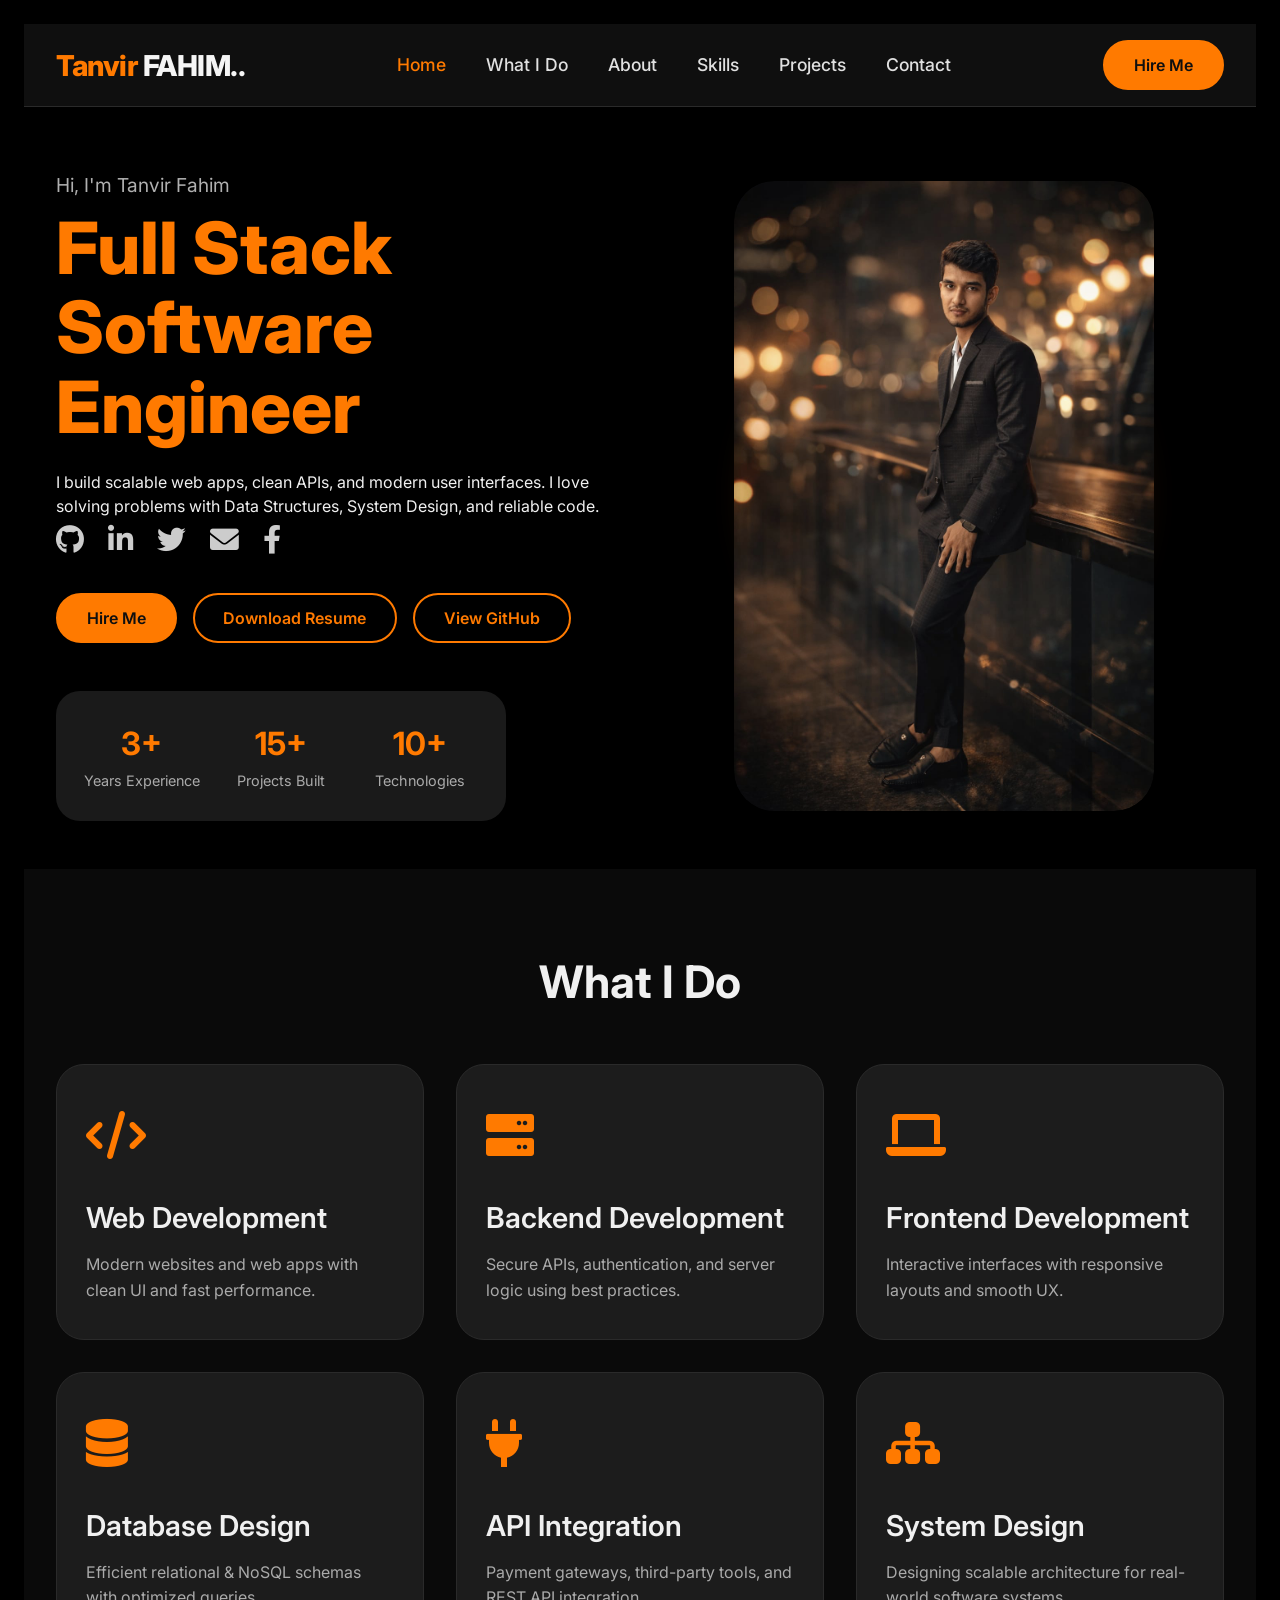
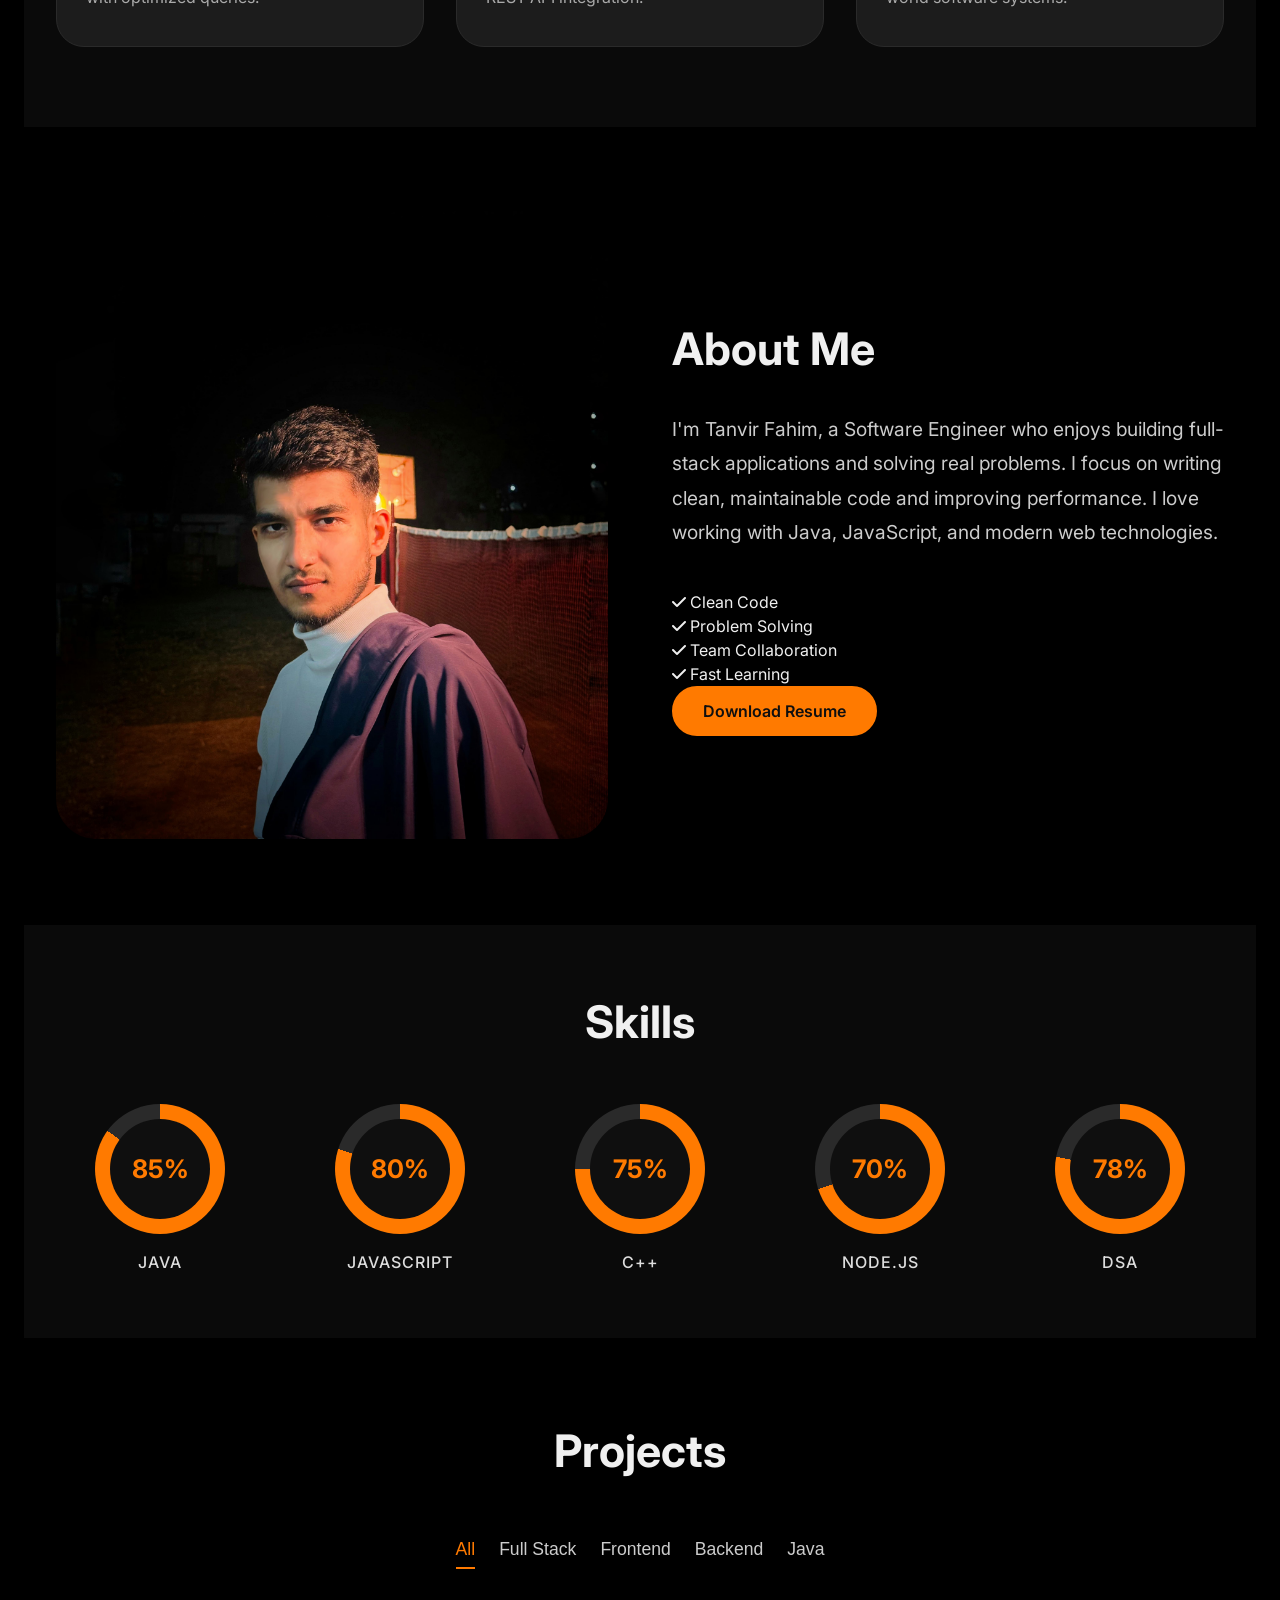
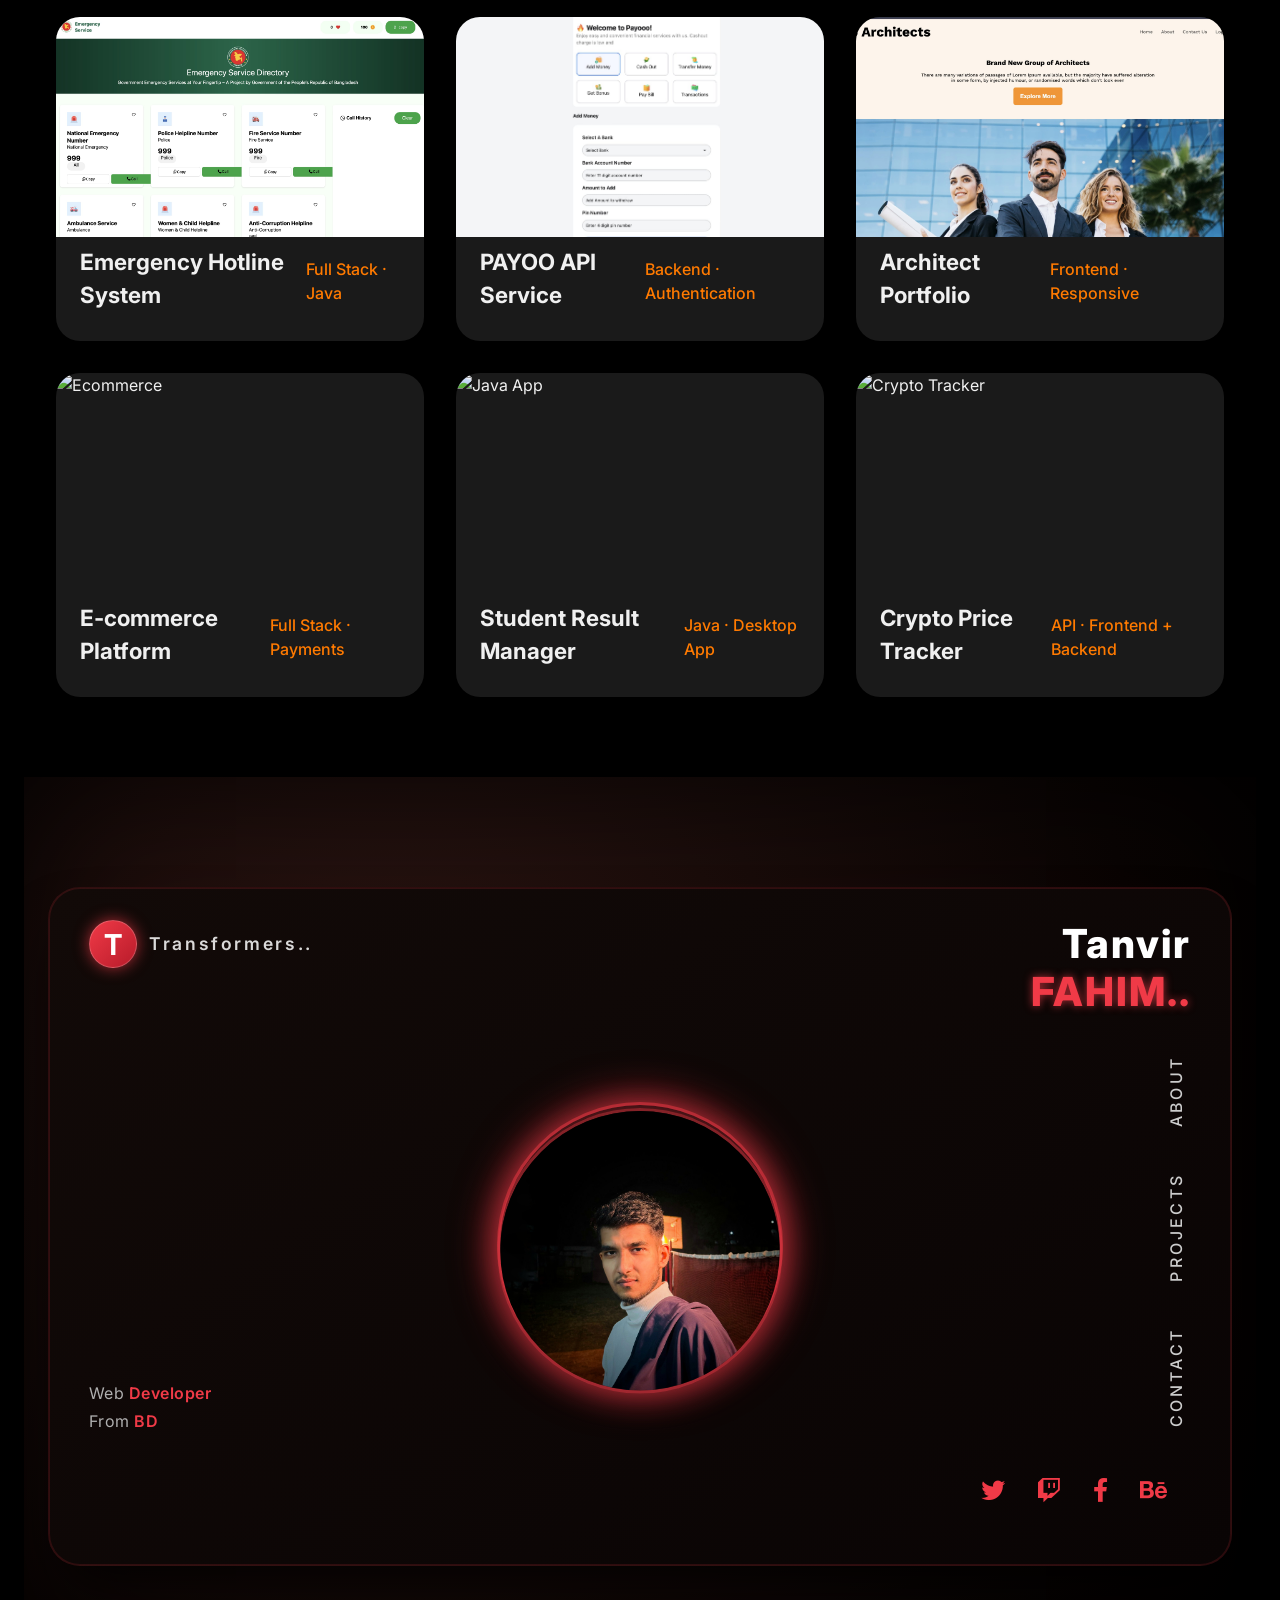
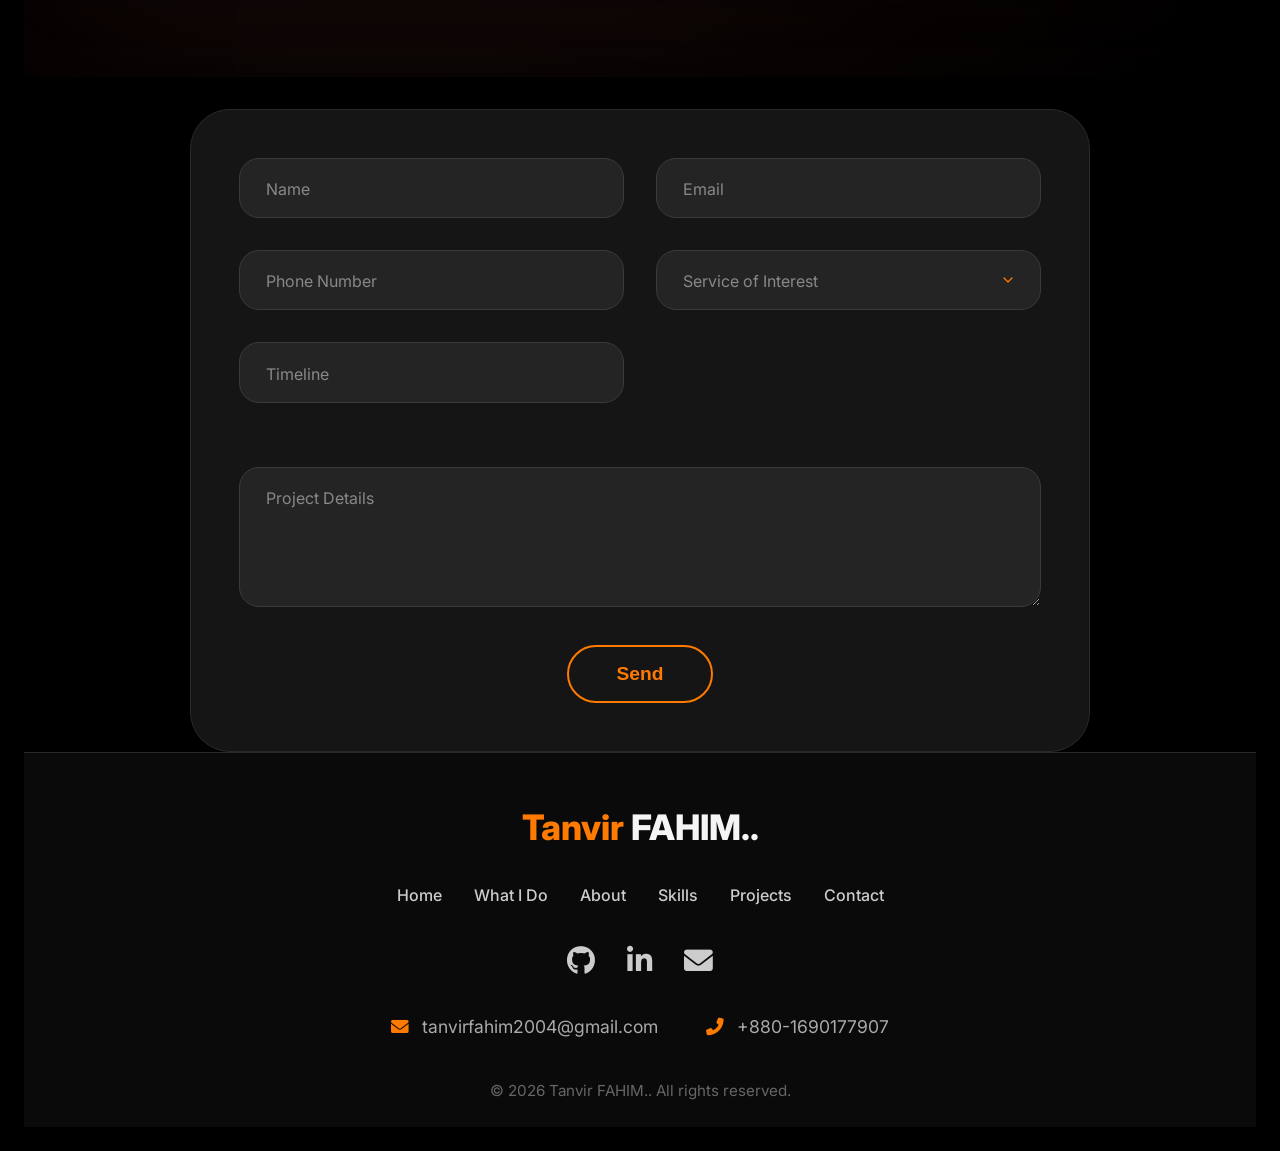
==== commit ffadb347: "gmail added" ====
--- a/index.html
+++ b/index.html
@@ -17,7 +17,7 @@
   <link rel="stylesheet" href="https://cdnjs.cloudflare.com/ajax/libs/font-awesome/6.0.0-beta3/css/all.min.css">
 
   <!-- Custom CSS -->
-  <link rel="stylesheet" href="/test.css" />
+  <link rel="stylesheet" href="style.css" />
 </head>
 
 <body>
@@ -65,10 +65,12 @@
 
             <div class="hero-socials">
               <a href="https://github.com/tanvirfahim2004" aria-label="GitHub"><i class="fab fa-github"></i></a>
-              <a href="https://www.linkedin.com/in/tanvir-fahim-24512b344/" aria-label="LinkedIn"><i class="fab fa-linkedin-in"></i></a>
+              <a href="https://www.linkedin.com/in/tanvir-fahim-24512b344/" aria-label="LinkedIn"><i
+                  class="fab fa-linkedin-in"></i></a>
               <a href="https://x.com/tanvir_fahim00" aria-label="Twitter"><i class="fab fa-twitter"></i></a>
               <a href="mailto:tanvirfahim2004@gmail.com" aria-label="Email"><i class="fas fa-envelope"></i></a>
-              <a href="https://www.facebook.com/tanvirFahimF/" aria-label="Facebook"><i class="fab fa-facebook-f"></i></a>
+              <a href="https://www.facebook.com/tanvirFahimF/" aria-label="Facebook"><i
+                  class="fab fa-facebook-f"></i></a>
             </div>
 
             <div class="hero-buttons">
@@ -99,7 +101,7 @@
             <div class="circle-bg"></div>
             <div class="profile-image">
               <!-- Replace with your photo path -->
-              <img src="/assets/one.jpeg" alt="Alex Rivera" loading="lazy">
+              <img src="./assets/one.jpeg" alt="Alex Rivera" loading="lazy">
             </div>
           </div>
 
@@ -155,7 +157,7 @@
       <section id="about" class="about">
         <div class="container about-grid">
           <div class="about-image">
-            <img src="/assets/myself.jpeg" alt="about me">
+            <img src="./assets/myself.jpeg" alt="about me">
           </div>
 
           <div class="about-content">
@@ -240,7 +242,7 @@
           <div class="portfolio-grid" id="portfolioGrid">
 
             <div class="portfolio-card" data-category="fullstack java">
-              <img src="/assets/emergency.jpeg" alt="Hostel Management System">
+              <img src="./assets/emergency.jpeg" alt="Hostel Management System">
               <div class="card-footer">
                 <h4>Emergency Hotline System</h4>
                 <p>Full Stack · Java</p>
@@ -248,7 +250,7 @@
             </div>
 
             <div class="portfolio-card" data-category="fullstack backend">
-              <img src="/assets/payoo.jpeg" alt="REST API">
+              <img src="./assets/payoo.jpeg" alt="REST API">
               <div class="card-footer">
                 <h4>PAYOO API Service</h4>
                 <p>Backend · Authentication</p>
@@ -256,7 +258,7 @@
             </div>
 
             <div class="portfolio-card" data-category="frontend">
-              <img src="/assets/portfolio.jpeg" alt="Portfolio Website">
+              <img src="./assets/portfolio.jpeg" alt="Portfolio Website">
               <div class="card-footer">
                 <h4>Architect Portfolio</h4>
                 <p>Frontend · Responsive</p>
@@ -323,7 +325,7 @@
               <div class="hero-center">
                 <div class="ring">
                   <div class="ring-glow"></div>
-                  <img src="/assets/myself.jpeg" alt="artist portrait" class="ring-image">
+                  <img src="./assets/myself.jpeg" alt="artist portrait" class="ring-image">
                 </div>
               </div>
 
@@ -352,58 +354,56 @@
         </div>
       </section>
       <!-- ===== 7. CONTACT ===== -->
-      <section id="contact" class="contact">
-        <div class="container">
-          <h2 class="section-title centered">Let's Build Something Together</h2>
-
-          <form class="contact-form">
-            <div class="form-row">
-              <div class="form-group">
-                <input type="text" id="name" placeholder=" " required>
-                <label for="name">Name</label>
-              </div>
-              <div class="form-group">
-                <input type="email" id="email" placeholder=" " required>
-                <label for="email">Email</label>
-              </div>
-            </div>
-
-            <div class="form-row">
-              <div class="form-group">
-                <input type="tel" id="phone" placeholder=" " required>
-                <label for="phone">Phone Number</label>
-              </div>
-              <div class="form-group">
-                <select id="service" required>
-                  <option value="" disabled selected hidden></option>
-                  <option value="web">Web Development</option>
-                  <option value="backend">Backend / API</option>
-                  <option value="frontend">Frontend</option>
-                  <option value="java">Java Application</option>
-                </select>
-                <label for="service">Service of Interest</label>
-              </div>
-            </div>
-
-            <div class="form-row">
-              <div class="form-group">
-                <input type="text" id="timeline" placeholder=" " required>
-                <label for="timeline">Timeline</label>
-              </div>
-              <div class="form-group fullwidth"></div>
-            </div>
-
-            <div class="form-row fullwidth-row">
-              <div class="form-group fullwidth">
-                <textarea id="details" rows="5" placeholder=" " required></textarea>
-                <label for="details">Project Details</label>
-              </div>
-            </div>
-
-            <button type="submit" class="btn btn-send">Send</button>
-          </form>
-        </div>
-      </section>
+      <form class="contact-form" action="https://formspree.io/f/xeelbjkp" method="POST">
+
+        <div class="form-row">
+          <div class="form-group">
+            <input type="text" id="name" name="name" placeholder=" " required>
+            <label for="name">Name</label>
+          </div>
+
+          <div class="form-group">
+            <input type="email" id="email" name="email" placeholder=" " required>
+            <label for="email">Email</label>
+          </div>
+        </div>
+
+        <div class="form-row">
+          <div class="form-group">
+            <input type="tel" id="phone" name="phone" placeholder=" " required>
+            <label for="phone">Phone Number</label>
+          </div>
+
+          <div class="form-group">
+            <select id="service" name="service" required>
+              <option value="" disabled selected hidden></option>
+              <option value="Web Development">Web Development</option>
+              <option value="Backend / API">Backend / API</option>
+              <option value="Frontend">Frontend</option>
+              <option value="Java Application">Java Application</option>
+            </select>
+            <label for="service">Service of Interest</label>
+          </div>
+        </div>
+
+        <div class="form-row">
+          <div class="form-group">
+            <input type="text" id="timeline" name="timeline" placeholder=" " required>
+            <label for="timeline">Timeline</label>
+          </div>
+          <div class="form-group fullwidth"></div>
+        </div>
+
+        <div class="form-row fullwidth-row">
+          <div class="form-group fullwidth">
+            <textarea id="details" name="project_details" rows="5" placeholder=" " required></textarea>
+            <label for="details">Project Details</label>
+          </div>
+        </div>
+
+        <button type="submit" class="btn btn-send">Send</button>
+
+      </form>
 
     </main>
 
--- a/style.css
+++ b/style.css
@@ -0,0 +1,1068 @@
+/* style.css - dark theme, orange accent, clean minimal */
+* {
+  margin: 0;
+  padding: 0;
+  box-sizing: border-box;
+}
+
+html {
+  scroll-behavior: smooth;
+}
+
+body {
+  font-family: "Inter", sans-serif;
+  background-color: #0f0f0f;
+  color: #f0f0f0;
+  line-height: 1.5;
+}
+
+.container {
+  max-width: 1280px;
+  margin: 0 auto;
+  padding: 0 2rem;
+}
+
+/* ----- navbar ----- */
+.navbar {
+  position: sticky;
+  top: 0;
+  background-color: #0f0f0f;
+  border-bottom: 1px solid #2a2a2a;
+  z-index: 100;
+  padding: 1rem 0;
+}
+
+.navbar-container {
+  display: flex;
+  align-items: center;
+  justify-content: space-between;
+  flex-wrap: wrap;
+}
+
+.logo {
+  font-size: 1.8rem;
+  font-weight: 800;
+  color: #ff7a00;
+  text-decoration: none;
+  letter-spacing: -0.5px;
+}
+
+.nav-links {
+  display: flex;
+  list-style: none;
+  gap: 2.5rem;
+}
+
+.nav-links a {
+  text-decoration: none;
+  color: #e0e0e0;
+  font-weight: 500;
+  transition: color 0.2s;
+  font-size: 1.1rem;
+}
+
+.nav-links a:hover,
+.nav-links a.active {
+  color: #ff7a00;
+}
+
+.btn-primary {
+  background-color: #ff7a00;
+  color: #0f0f0f;
+  font-weight: 600;
+  padding: 0.7rem 1.8rem;
+  border-radius: 40px;
+  text-decoration: none;
+  border: 2px solid #ff7a00;
+  transition: all 0.2s ease;
+  display: inline-block;
+  font-size: 1rem;
+}
+
+.btn-primary:hover {
+  background-color: transparent;
+  color: #ff7a00;
+  transform: scale(1.02);
+}
+
+.btn-outline {
+  background: transparent;
+  border: 2px solid #ff7a00;
+  color: #ff7a00;
+  padding: 0.7rem 1.8rem;
+  border-radius: 40px;
+  font-weight: 600;
+  text-decoration: none;
+  transition: 0.2s;
+}
+
+.btn-outline:hover {
+  background: #ff7a00;
+  color: #0f0f0f;
+}
+
+.mobile-toggle {
+  display: none;
+  background: none;
+  border: none;
+  font-size: 2rem;
+  color: #ff7a00;
+  cursor: pointer;
+}
+
+/* ----- hero section ----- */
+.hero {
+  padding: 4rem 0 3rem;
+}
+
+.hero-grid {
+  display: grid;
+  grid-template-columns: 1fr 1fr;
+  gap: 3rem;
+  align-items: center;
+}
+
+.hero-intro {
+  font-size: 1.2rem;
+  color: #b0b0b0;
+  display: block;
+  margin-bottom: 0.5rem;
+}
+
+.hero-title {
+  font-size: 4.5rem;
+  font-weight: 800;
+  line-height: 1.1;
+  color: #ff7a00;
+  margin-bottom: 1.5rem;
+}
+
+.hero-socials {
+  display: flex;
+  gap: 1.5rem;
+  margin-bottom: 2rem;
+}
+
+.hero-socials a {
+  color: #ccc;
+  font-size: 1.8rem;
+  transition: color 0.2s, transform 0.2s;
+}
+
+.hero-socials a:hover {
+  color: #ff7a00;
+  transform: translateY(-4px);
+}
+
+.hero-buttons {
+  display: flex;
+  gap: 1rem;
+  margin-bottom: 3rem;
+  flex-wrap: wrap;
+}
+
+.stats-box {
+  display: grid;
+  grid-template-columns: repeat(3, 1fr);
+  background: #1a1a1a;
+  border-radius: 24px;
+  padding: 1.8rem 1rem;
+  max-width: 450px;
+}
+
+.stat-item {
+  text-align: center;
+}
+
+.stat-number {
+  display: block;
+  font-size: 2rem;
+  font-weight: 700;
+  color: #ff7a00;
+}
+
+.stat-label {
+  font-size: 0.9rem;
+  color: #aaa;
+}
+
+.hero-image-wrapper {
+  position: relative;
+  display: flex;
+  justify-content: center;
+  align-items: center;
+}
+
+.circle-bg {
+  position: absolute;
+  width: 380px;
+  height: 380px;
+  background: #1e1e1e;
+  border-radius: 50%;
+  z-index: 0;
+  top: 50%;
+  left: 50%;
+  transform: translate(-50%, -50%);
+  box-shadow: 0 0 40px rgba(255, 122, 0, 0.2);
+}
+
+.profile-image {
+  position: relative;
+  z-index: 2;
+  width: 100%;
+  max-width: 420px;
+  border-radius: 40px;
+  overflow: hidden;
+}
+
+.profile-image img {
+  width: 100%;
+  height: auto;
+  display: block;
+  filter: grayscale(20%);
+  border-radius: 40px;
+}
+
+/* ----- services ----- */
+.services {
+  padding: 5rem 0;
+  background: #0a0a0a;
+}
+
+.section-title {
+  font-size: 2.8rem;
+  font-weight: 700;
+  margin-bottom: 3rem;
+}
+
+.section-title.centered {
+  text-align: center;
+}
+
+.services-grid {
+  display: grid;
+  grid-template-columns: repeat(3, 1fr);
+  gap: 2rem;
+}
+
+.service-card {
+  background: #1c1c1c;
+  border-radius: 28px;
+  padding: 2.2rem 1.8rem;
+  transition: all 0.25s ease;
+  border: 1px solid #2a2a2a;
+}
+
+.service-card:hover {
+  transform: translateY(-10px);
+  box-shadow: 0 20px 30px -10px rgba(255, 122, 0, 0.3);
+  border-color: #ff7a00;
+}
+
+.card-icon {
+  font-size: 3rem;
+  color: #ff7a00;
+  margin-bottom: 1.5rem;
+}
+
+.service-card h3 {
+  font-size: 1.8rem;
+  margin-bottom: 0.8rem;
+  font-weight: 600;
+}
+
+.service-card p {
+  color: #aaa;
+  line-height: 1.6;
+}
+
+/* ----- about ----- */
+.about {
+  padding: 5rem 0;
+}
+
+.about-grid {
+  display: grid;
+  grid-template-columns: 1fr 1fr;
+  gap: 4rem;
+  align-items: center;
+}
+
+.about-image img {
+  width: 100%;
+  border-radius: 40px;
+  box-shadow: 0 10px 30px #00000055;
+}
+
+.about-content .section-title {
+  margin-bottom: 1.8rem;
+}
+
+.about-text {
+  font-size: 1.2rem;
+  color: #ccc;
+  margin-bottom: 2.5rem;
+  line-height: 1.8;
+}
+
+/* ----- skills (circular) ----- */
+.skills {
+  padding: 4rem 0;
+  background: #0a0a0a;
+}
+
+.skills-row {
+  display: flex;
+  flex-wrap: wrap;
+  justify-content: space-between;
+  gap: 2rem;
+  margin-top: 3rem;
+}
+
+.skill-circle {
+  text-align: center;
+  flex: 1 1 140px;
+}
+
+.circular-progress {
+  width: 130px;
+  height: 130px;
+  border-radius: 50%;
+  background: conic-gradient(#ff7a00 0deg 324deg, #333 324deg 360deg);
+  margin: 0 auto 1rem;
+  display: flex;
+  align-items: center;
+  justify-content: center;
+  position: relative;
+}
+
+.circular-progress::before {
+  content: "";
+  position: absolute;
+  width: 100px;
+  height: 100px;
+  background: #0f0f0f;
+  border-radius: 50%;
+}
+
+.progress-value {
+  position: relative;
+  z-index: 2;
+  font-size: 1.6rem;
+  font-weight: 700;
+  color: #ff7a00;
+}
+
+.skill-label {
+  font-weight: 500;
+  color: #ddd;
+  text-transform: uppercase;
+  letter-spacing: 1px;
+}
+
+/* ----- portfolio ----- */
+.portfolio {
+  padding: 5rem 0;
+}
+
+.portfolio-filters {
+  display: flex;
+  flex-wrap: wrap;
+  justify-content: center;
+  gap: 0.8rem 1.5rem;
+  margin-bottom: 3rem;
+}
+
+.filter-btn {
+  background: transparent;
+  border: none;
+  color: #ccc;
+  font-size: 1.1rem;
+  font-weight: 500;
+  cursor: pointer;
+  padding: 0.4rem 0;
+  border-bottom: 2px solid transparent;
+  transition: 0.2s;
+}
+
+.filter-btn.active,
+.filter-btn:hover {
+  color: #ff7a00;
+  border-bottom-color: #ff7a00;
+}
+
+.portfolio-grid {
+  display: grid;
+  grid-template-columns: repeat(3, 1fr);
+  gap: 2rem;
+}
+
+.portfolio-card {
+  background: #1a1a1a;
+  border-radius: 24px;
+  overflow: hidden;
+  transition: 0.25s;
+}
+
+.portfolio-card:hover {
+  transform: scale(1.02);
+  box-shadow: 0 15px 30px #ff7a0022;
+}
+
+.portfolio-card img {
+  width: 100%;
+  height: 220px;
+  object-fit: cover;
+  display: block;
+}
+
+.card-footer {
+  padding: 1.5rem;
+}
+
+.card-footer h4 {
+  font-size: 1.4rem;
+  margin-bottom: 0.3rem;
+}
+
+.card-footer p {
+  color: #ff7a00;
+  font-weight: 500;
+}
+
+/* ----- contact (two‑column form) ----- */
+.contact {
+  padding: 5rem 0;
+  background: #0a0a0a;
+}
+
+.contact-form {
+  max-width: 900px;
+  margin: 2rem auto 0;
+  background: #151515;
+  padding: 3rem;
+  border-radius: 40px;
+  border: 1px solid #2a2a2a;
+}
+
+.form-row {
+  display: grid;
+  grid-template-columns: 1fr 1fr;
+  gap: 2rem;
+  margin-bottom: 2rem;
+}
+
+.form-group {
+  position: relative;
+}
+
+.form-group.fullwidth {
+  grid-column: span 2;
+}
+
+input, select, textarea {
+  width: 100%;
+  background: #242424;
+  border: 1px solid #3a3a3a;
+  border-radius: 20px;
+  padding: 1.2rem 1.5rem;
+  font-size: 1rem;
+  font-family: inherit;
+  color: #f0f0f0;
+  outline: none;
+  transition: border 0.2s;
+}
+
+input:focus, select:focus, textarea:focus {
+  border-color: #ff7a00;
+}
+
+label {
+  position: absolute;
+  left: 1.5rem;
+  top: 1.2rem;
+  color: #888;
+  transition: 0.2s;
+  pointer-events: none;
+  background: #242424;
+  padding: 0 0.2rem;
+}
+
+input:focus ~ label,
+input:not(:placeholder-shown) ~ label,
+select:focus ~ label,
+select:not([value=""]):valid ~ label,
+textarea:focus ~ label,
+textarea:not(:placeholder-shown) ~ label {
+  top: -0.6rem;
+  left: 1rem;
+  font-size: 0.8rem;
+  background: #242424;
+  color: #ff7a00;
+}
+
+select {
+  appearance: none;
+  background-image: url("data:image/svg+xml;utf8,<svg xmlns='http://www.w3.org/2000/svg' width='16' height='16' viewBox='0 0 24 24' fill='none' stroke='%23ff7a00' stroke-width='2' stroke-linecap='round' stroke-linejoin='round'><polyline points='6 9 12 15 18 9'/></svg>");
+  background-repeat: no-repeat;
+  background-position: right 1.5rem center;
+}
+
+.btn-send {
+  background: transparent;
+  border: 2px solid #ff7a00;
+  color: #ff7a00;
+  padding: 1rem 3rem;
+  font-size: 1.2rem;
+  border-radius: 60px;
+  font-weight: 600;
+  cursor: pointer;
+  transition: 0.2s;
+  display: block;
+  margin: 2rem auto 0;
+  width: fit-content;
+}
+
+.btn-send:hover {
+  background: #ff7a00;
+  color: #0f0f0f;
+}
+
+/* ----- footer ----- */
+.footer {
+  background: #0a0a0a;
+  padding: 3rem 0 1.5rem;
+  border-top: 1px solid #2a2a2a;
+  text-align: center;
+}
+
+.footer-logo {
+  font-size: 2.2rem;
+  font-weight: 800;
+  color: #ff7a00;
+  margin-bottom: 1.8rem;
+}
+
+.footer-nav {
+  display: flex;
+  flex-wrap: wrap;
+  justify-content: center;
+  gap: 2rem;
+  list-style: none;
+  margin-bottom: 2rem;
+}
+
+.footer-nav a {
+  color: #ccc;
+  text-decoration: none;
+  font-weight: 500;
+  transition: color 0.2s;
+}
+
+.footer-nav a:hover {
+  color: #ff7a00;
+}
+
+.footer-social {
+  display: flex;
+  gap: 2rem;
+  justify-content: center;
+  margin-bottom: 2rem;
+}
+
+.footer-social a {
+  color: #ccc;
+  font-size: 1.8rem;
+  transition: color 0.2s;
+}
+
+.footer-social a:hover {
+  color: #ff7a00;
+}
+
+.footer-contact {
+  display: flex;
+  justify-content: center;
+  gap: 3rem;
+  flex-wrap: wrap;
+  margin-bottom: 2.5rem;
+  color: #aaa;
+  font-size: 1.1rem;
+}
+
+.footer-contact i {
+  margin-right: 0.5rem;
+  color: #ff7a00;
+}
+
+.footer-copyright {
+  color: #666;
+  font-size: 0.95rem;
+}
+.logo .Fahim{
+  color: whitesmoke;
+}
+.footer-logo .Fahim{
+  color: whitesmoke;
+}
+
+
+/* The css of the card */
+
+/* style.css – matching screenshot exactly */
+* {
+  margin: 0;
+  padding: 0;
+  box-sizing: border-box;
+}
+
+:root {
+  --bg1: #0b0503;        /* deep black with warm undertone */
+  --bg2: #1a0c0a;        /* dark gradient complement */
+  --accent: #f03a47;     /* vibrant red/pink */
+  --accent-glow: rgba(240, 58, 71, 0.7);
+  --text: #f0f0f0;
+  --muted: #b0b0b0;
+  --card-bg: #0f0807;    /* near black with subtle red tint */
+  --border-subtle: rgba(240, 58, 71, 0.15);
+  --shadow: 0 25px 50px -10px rgba(0, 0, 0, 0.8), 0 0 0 1px rgba(240, 58, 71, 0.1) inset;
+}
+
+body {
+  font-family: "Inter", sans-serif;
+  background-color: #000;
+  min-height: 100vh;
+  display: flex;
+  align-items: center;
+  justify-content: center;
+  margin: 0;
+  padding: 1.5rem;
+}
+
+/* cinematic gradient background + soft vignette */
+.background {
+  width: 100%;
+  min-height: 100vh;
+  display: flex;
+  align-items: center;
+  justify-content: center;
+  background: radial-gradient(circle at 30% 30%, #2c1512 0%, #0a0403 70%, #000000 100%);
+  box-shadow: inset 0 0 150px rgba(0, 0, 0, 0.8); /* vignette */
+  padding: 1.5rem;
+}
+
+/* main card – near black, subtle gradient, border, shadow + hover lift */
+.hero-card {
+  max-width: 1200px;
+  width: 100%;
+  height: auto;
+  min-height: 600px;
+  background: linear-gradient(145deg, #120a08, #090404);
+  border-radius: 2rem;
+  border: 1px solid var(--border-subtle);
+  box-shadow: 0 30px 60px -20px #000000, 0 0 0 1px rgba(240, 58, 71, 0.15) inset;
+  padding: 2rem 2.5rem;
+  display: flex;
+  flex-direction: column;
+  transition: transform 0.25s ease, box-shadow 0.3s ease;
+  backdrop-filter: blur(1px);
+}
+
+.hero-card:hover {
+  transform: translateY(-4px);
+  box-shadow: 0 40px 70px -15px #000000, 0 0 0 1px rgba(240, 58, 71, 0.3) inset;
+}
+
+/* ----- card header (logo + brand + big name) ----- */
+.card-header {
+  display: flex;
+  justify-content: space-between;
+  align-items: flex-start;
+  margin-bottom: 1rem;
+}
+
+.brand {
+  display: flex;
+  align-items: center;
+  gap: 0.75rem;
+}
+
+.logo-circle {
+  width: 48px;
+  height: 48px;
+  border-radius: 50%;
+  background: linear-gradient(135deg, var(--accent), #b81b2a);
+  display: flex;
+  align-items: center;
+  justify-content: center;
+  font-weight: 700;
+  font-size: 1.8rem;
+  color: #fff;
+  box-shadow: 0 0 15px var(--accent-glow);
+  border: 1px solid rgba(255, 255, 255, 0.2);
+}
+
+.brand-name {
+  font-weight: 600;
+  letter-spacing: 0.15em;
+  color: var(--text);
+  font-size: 1.1rem;
+  opacity: 0.9;
+}
+
+/* big name top right */
+.big-name {
+  display: flex;
+  flex-direction: column;
+  align-items: flex-end;
+  line-height: 1.2;
+  font-weight: 800;
+  font-size: 2.5rem;
+  letter-spacing: 0.05em;
+}
+.name-line.accent {
+  color: var(--accent);
+  text-shadow: 0 0 8px var(--accent-glow);
+}
+.name-line:first-child {
+  color: white;
+}
+
+/* ----- card middle (3‑part grid) ----- */
+.card-middle {
+  display: grid;
+  grid-template-columns: 1fr auto 1fr;  /* left space | center | right nav */
+  align-items: center;
+  flex: 1;
+  margin: 1rem 0 1.5rem 0;
+  position: relative;
+  min-height: 320px;
+}
+
+/* bottom-left text placed in first column, aligned to bottom */
+.info-block {
+  align-self: end;
+  justify-self: start;
+  display: flex;
+  flex-direction: column;
+  margin-bottom: 0.5rem;
+  font-weight: 400;
+  color: var(--muted);
+  font-size: 1rem;
+  letter-spacing: 0.03em;
+}
+.info-line .accent {
+  color: var(--accent);
+  font-weight: 600;
+}
+.info-line + .info-line {
+  margin-top: 0.25rem;
+}
+
+/* center ring container */
+.hero-center {
+  grid-column: 2;
+  display: flex;
+  justify-content: center;
+  align-items: center;
+  width: 100%;
+  max-width: 320px;
+}
+
+.ring {
+  position: relative;
+  width: 280px;
+  height: 280px;
+  border-radius: 50%;
+  display: flex;
+  align-items: center;
+  justify-content: center;
+  /* ring outline + glow */
+  box-shadow: 0 0 0 3px rgba(240, 58, 71, 0.5), 0 0 40px 8px rgba(240, 58, 71, 0.6);
+  background: transparent;
+}
+
+/* extra pseudo glow for soft neon */
+.ring-glow {
+  position: absolute;
+  inset: -15px;
+  border-radius: 50%;
+  background: radial-gradient(circle at center, rgba(240,58,71,0.4) 0%, transparent 70%);
+  filter: blur(15px);
+  z-index: 0;
+  pointer-events: none;
+}
+
+.ring-image {
+  width: 100%;
+  height: 100%;
+  border-radius: 50%;
+  object-fit: cover;
+  border: 3px solid rgba(240, 58, 71, 0.5);
+  box-shadow: 0 0 30px rgba(240, 58, 71, 0.5);
+  position: relative;
+  z-index: 2;
+  /* slightly overlaps bottom edge as screenshot – adjust by scale/translate */
+  transform: scale(1.02) translateY(2%);
+  transition: transform 0.2s;
+}
+
+/* right vertical navigation */
+.vertical-nav {
+  grid-column: 3;
+  justify-self: end;
+  align-self: center;
+}
+
+.vertical-nav ul {
+  list-style: none;
+  display: flex;
+  flex-direction: column;
+  align-items: flex-end;
+  gap: 1.5rem;
+}
+
+.vertical-nav a {
+  font-size: 1rem;
+  font-weight: 500;
+  letter-spacing: 0.2em;
+  color: #ccc;
+  text-decoration: none;
+  text-transform: uppercase;
+  writing-mode: vertical-rl;
+  transform: rotate(180deg);   /* so text reads top-to-bottom when rotated */
+  white-space: nowrap;
+  padding: 0.5rem 0.15rem;
+  transition: all 0.25s ease;
+  position: relative;
+}
+
+.vertical-nav a::after {
+  content: '';
+  position: absolute;
+  bottom: 0;
+  left: 0;
+  width: 0;
+  height: 2px;
+  background: var(--accent);
+  box-shadow: 0 0 12px var(--accent);
+  transition: width 0.25s ease;
+}
+
+.vertical-nav a:hover {
+  color: white;
+  text-shadow: 0 0 8px var(--accent-glow);
+}
+
+.vertical-nav a:hover::after {
+  width: 100%;
+}
+
+/* ----- card footer (social icons) ----- */
+.card-footer {
+  display: flex;
+  justify-content: space-between;
+  align-items: center;
+  margin-top: auto;
+  padding-top: 0.5rem;
+}
+
+.social-icons {
+  display: flex;
+  gap: 2rem;
+  margin-left: auto;
+}
+
+.social-icons a {
+  color: var(--accent);
+  font-size: 1.5rem;
+  transition: transform 0.2s ease, filter 0.2s ease, text-shadow 0.2s;
+  display: inline-block;
+}
+
+.social-icons a:hover {
+  transform: scale(1.25) rotate(5deg);
+  filter: drop-shadow(0 0 8px var(--accent-glow));
+  text-shadow: 0 0 12px var(--accent);
+}
+
+/* left empty placeholder */
+.footer-left {
+  width: 0;
+}
+
+
+
+
+/* Responsiveness of all */
+/* ----- responsive ----- */
+@media (max-width: 1024px) {
+  .hero-title { font-size: 3.8rem; }
+  .services-grid { grid-template-columns: repeat(2, 1fr); }
+  .portfolio-grid { grid-template-columns: repeat(2, 1fr); }
+}
+
+@media (max-width: 900px) {
+  .hero-grid { grid-template-columns: 1fr; text-align: center; }
+  .stats-box { margin-left: auto; margin-right: auto; }
+  .hero-buttons { justify-content: center; }
+  .hero-socials { justify-content: center; }
+  .about-grid { grid-template-columns: 1fr; }
+}
+
+@media (max-width: 768px) {
+  .nav-links {
+    display: none;
+    flex-direction: column;
+    width: 100%;
+    background: #1a1a1a;
+    padding: 2rem;
+    border-radius: 24px;
+    margin-top: 1rem;
+  }
+  .nav-links.show {
+    display: flex;
+  }
+  .mobile-toggle {
+    display: block;
+  }
+  .hire-btn {
+    margin-left: auto;
+    margin-right: 0.5rem;
+  }
+  .navbar-container {
+    justify-content: space-between;
+  }
+  .services-grid { grid-template-columns: 1fr; }
+  .skills-row { justify-content: center; }
+  .portfolio-grid { grid-template-columns: 1fr; }
+  .form-row { grid-template-columns: 1fr; gap: 1rem; }
+  .form-group.fullwidth { grid-column: span 1; }
+  .footer-contact { flex-direction: column; gap: 0.8rem; }
+}
+
+
+
+
+/* ---------- responsiveness ---------- */
+@media (max-width: 900px) {
+  .hero-card {
+    padding: 1.8rem;
+    min-height: 550px;
+  }
+  .card-middle {
+    grid-template-columns: 1fr auto;
+    grid-template-rows: auto auto;
+    gap: 1.5rem 1rem;
+  }
+  .hero-center {
+    grid-column: 2;
+    grid-row: 1 / span 2;
+  }
+  .info-block {
+    grid-column: 1;
+    grid-row: 2;
+    align-self: end;
+    margin-bottom: 0;
+  }
+  .vertical-nav {
+    grid-column: 1;
+    grid-row: 1;
+    justify-self: start;
+    align-self: start;
+    width: 100%;
+  }
+  .vertical-nav ul {
+    flex-direction: row;
+    justify-content: flex-start;
+    gap: 2rem;
+    writing-mode: horizontal-tb;
+  }
+  .vertical-nav a {
+    writing-mode: horizontal-tb;
+    transform: none;
+    font-size: 0.9rem;
+  }
+  .vertical-nav a::after {
+    bottom: -4px;
+    height: 2px;
+  }
+  .big-name {
+    font-size: 2rem;
+  }
+}
+
+@media (max-width: 600px) {
+  .hero-card {
+    padding: 1.2rem;
+    border-radius: 1.5rem;
+  }
+  .card-header {
+    flex-wrap: wrap;
+    gap: 0.8rem;
+  }
+  .brand {
+    width: 100%;
+    justify-content: space-between;
+  }
+  .big-name {
+    font-size: 1.8rem;
+    width: 100%;
+    align-items: flex-start;
+    margin-top: 0.5rem;
+  }
+  .card-middle {
+    display: flex;
+    flex-direction: column;
+    align-items: stretch;
+    gap: 1.5rem;
+  }
+  .hero-center {
+    order: 1;
+    max-width: 240px;
+    margin: 0 auto;
+  }
+  .ring {
+    width: 220px;
+    height: 220px;
+  }
+  .info-block {
+    order: 2;
+    align-items: center;
+    text-align: center;
+    margin: 0.5rem 0;
+  }
+  .vertical-nav {
+    order: 3;
+    width: 100%;
+  }
+  .vertical-nav ul {
+    justify-content: center;
+    flex-wrap: wrap;
+    gap: 1.2rem;
+  }
+  .vertical-nav a {
+    font-size: 0.8rem;
+  }
+  .social-icons {
+    gap: 1.2rem;
+    margin: 0 auto;
+  }
+  .social-icons a {
+    font-size: 1.3rem;
+  }
+  .card-footer {
+    justify-content: center;
+  }
+  .footer-left {
+    display: none;
+  }
+  .brand-name {
+    font-size: 1rem;
+  }
+  .logo-circle {
+    width: 40px;
+    height: 40px;
+    font-size: 1.5rem;
+  }
+}
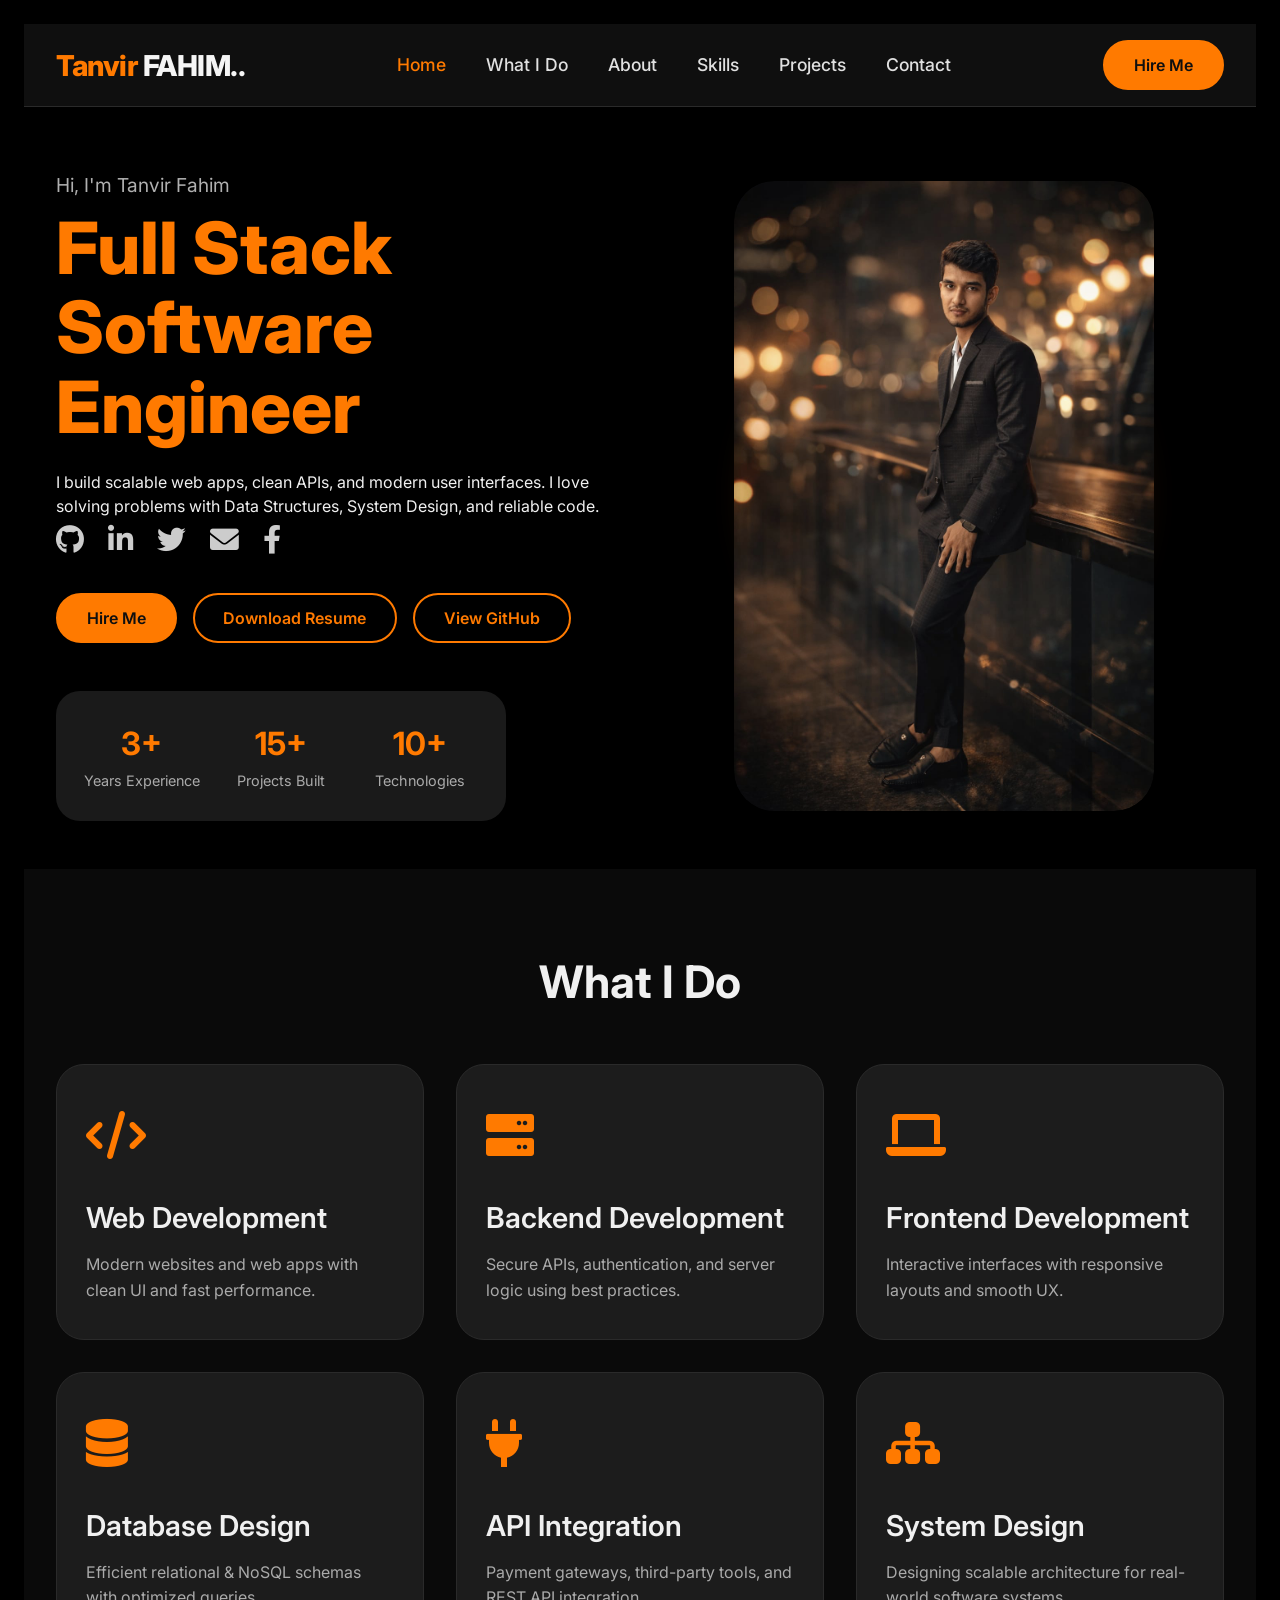
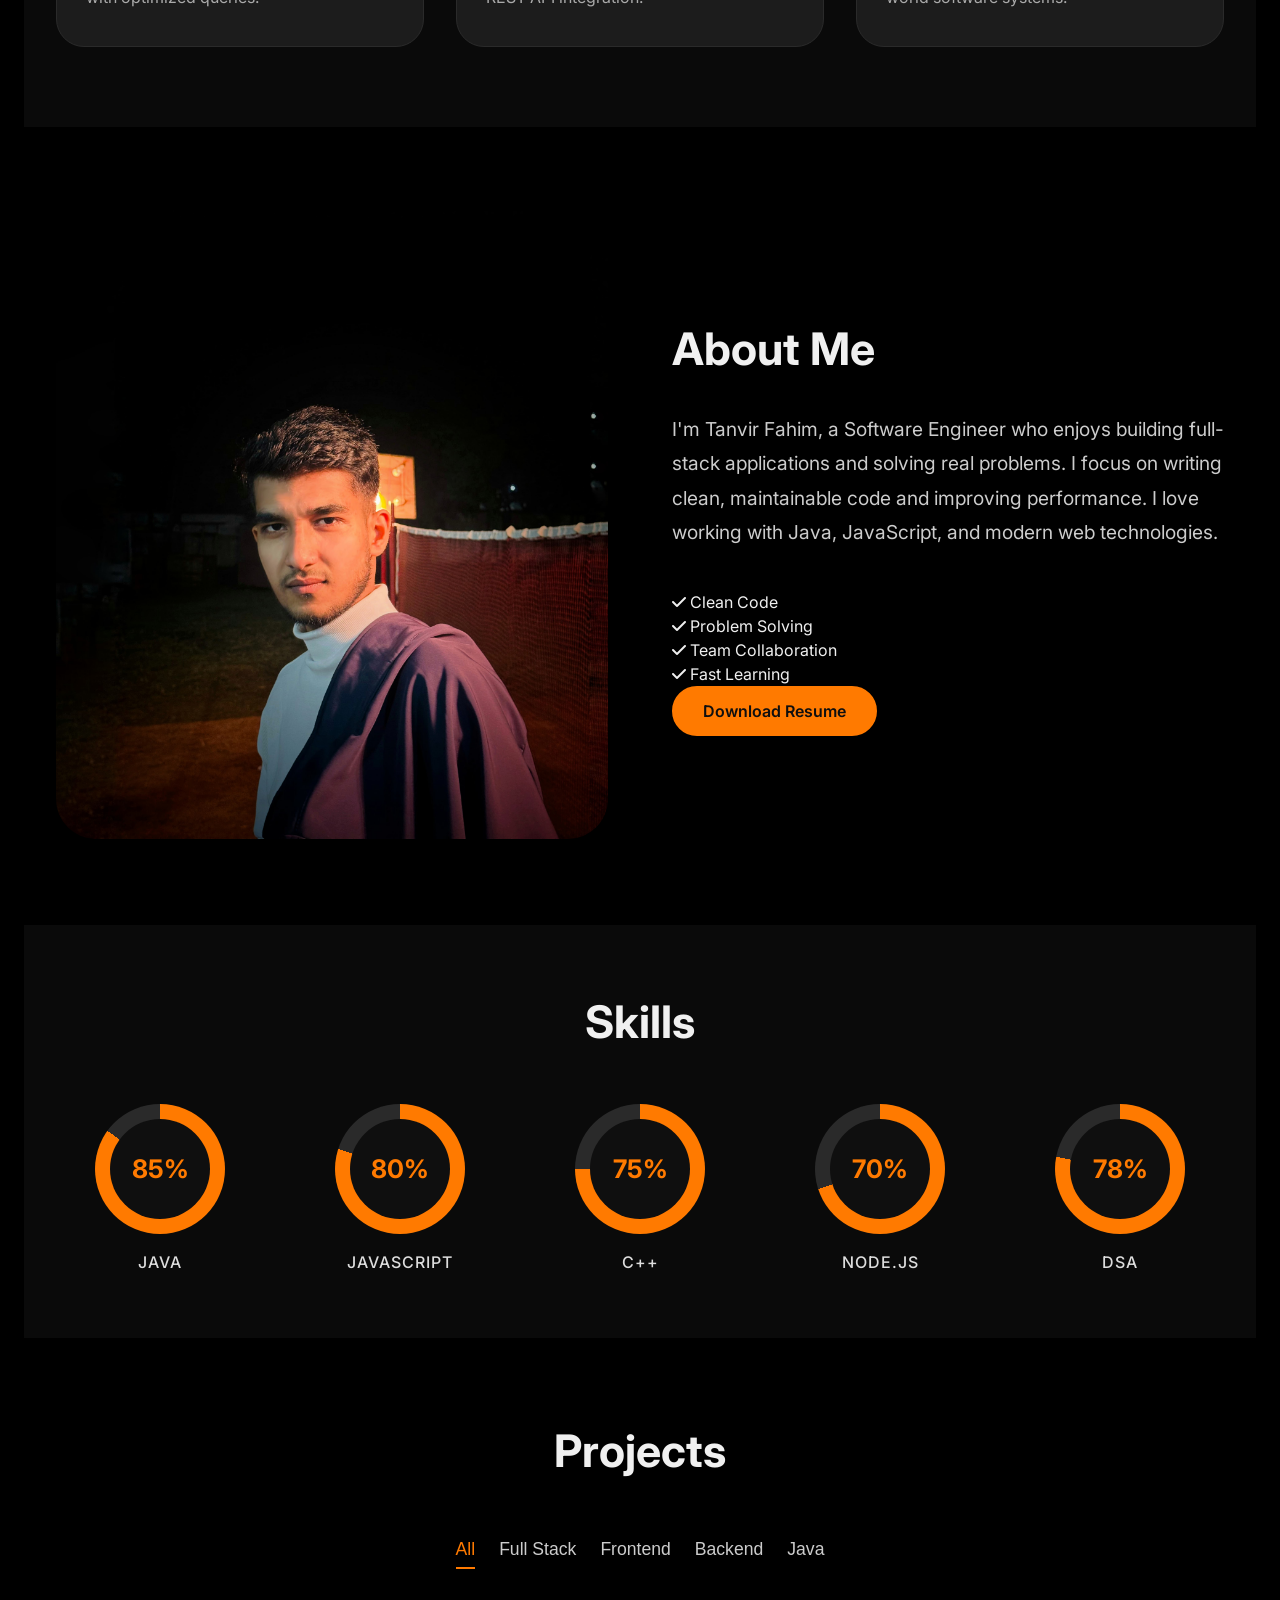
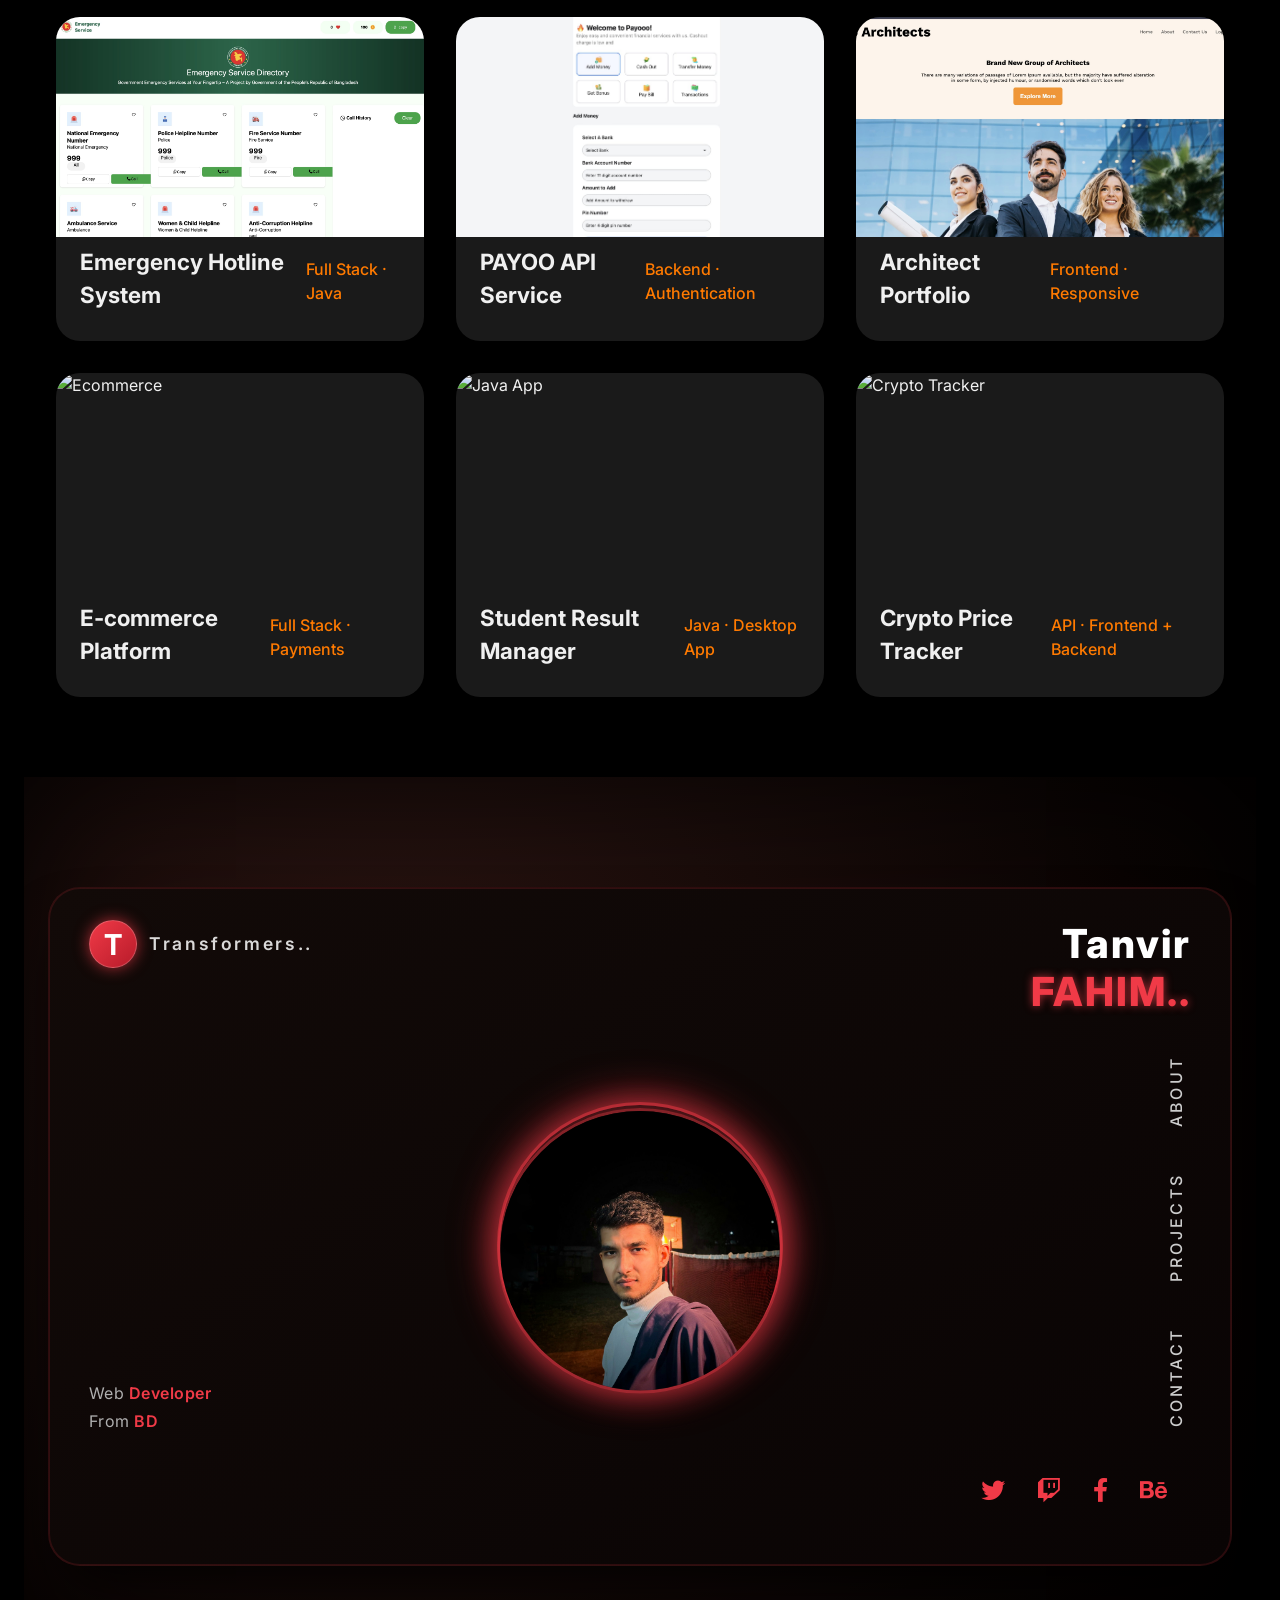
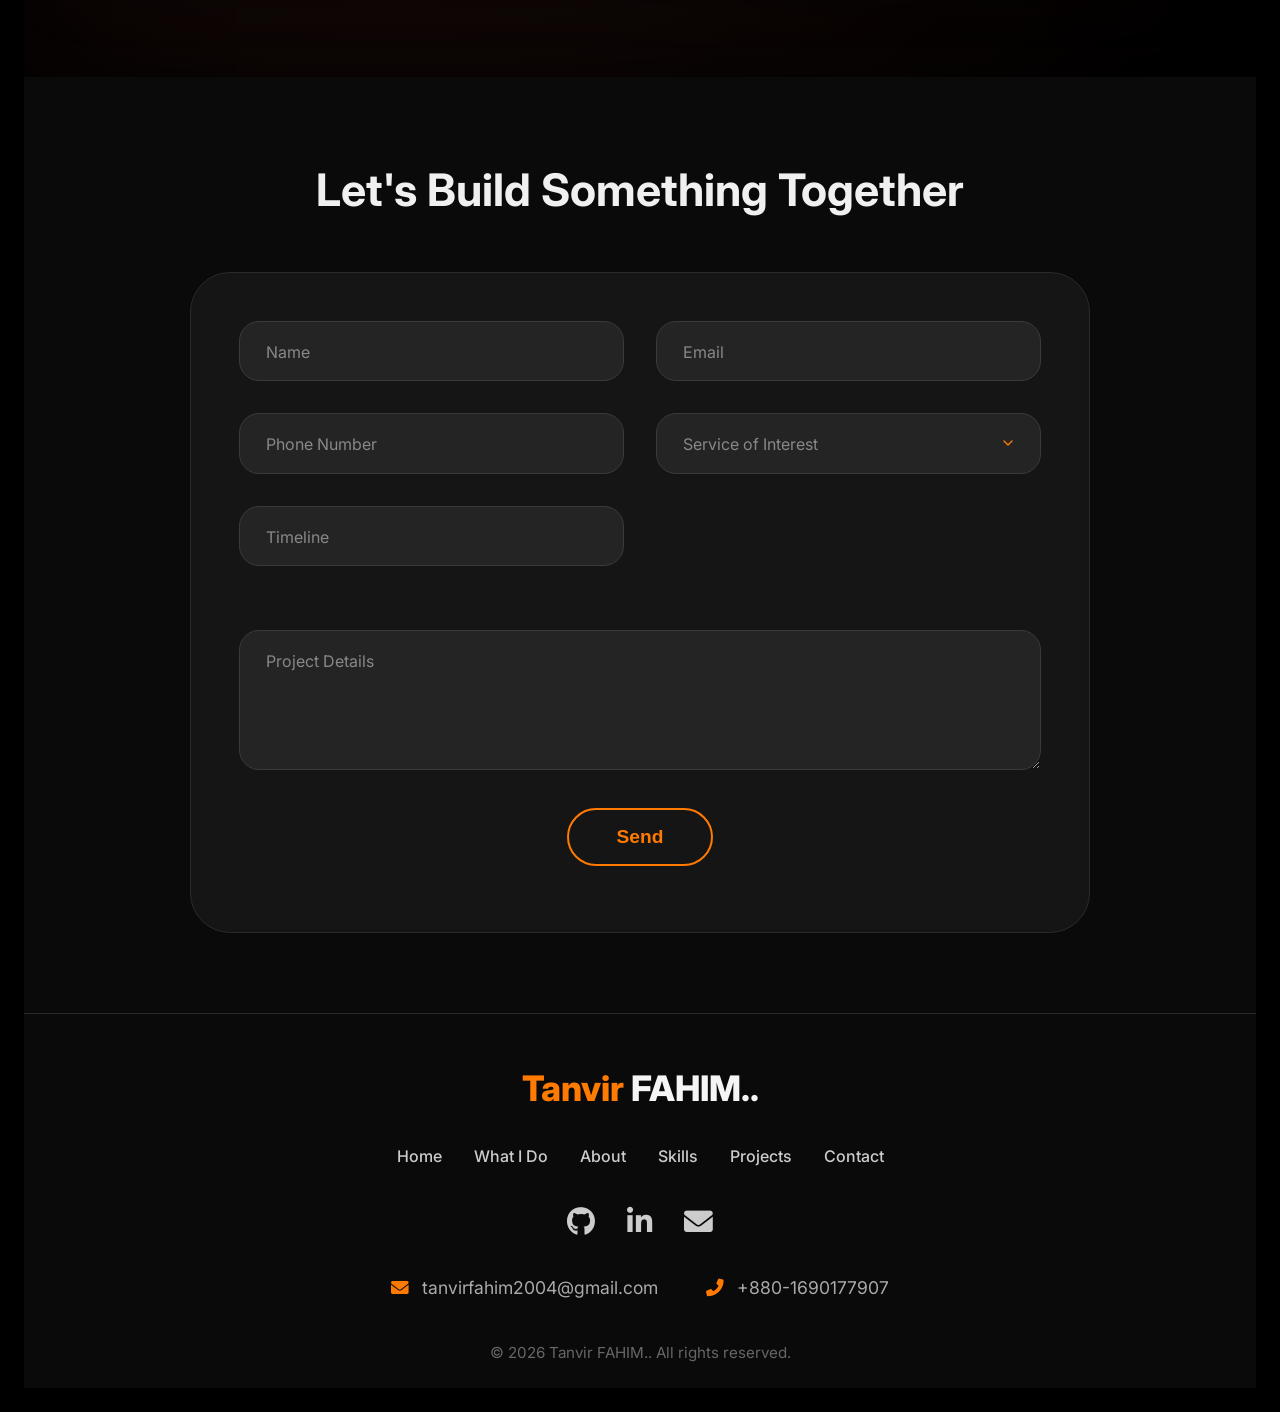
==== commit 29c339af: "extra feature" ====
--- a/index.html
+++ b/index.html
@@ -353,57 +353,69 @@
           </main>
         </div>
       </section>
-      <!-- ===== 7. CONTACT ===== -->
-      <form class="contact-form" action="https://formspree.io/f/xeelbjkp" method="POST">
-
-        <div class="form-row">
-          <div class="form-group">
-            <input type="text" id="name" name="name" placeholder=" " required>
-            <label for="name">Name</label>
-          </div>
-
-          <div class="form-group">
-            <input type="email" id="email" name="email" placeholder=" " required>
-            <label for="email">Email</label>
-          </div>
-        </div>
-
-        <div class="form-row">
-          <div class="form-group">
-            <input type="tel" id="phone" name="phone" placeholder=" " required>
-            <label for="phone">Phone Number</label>
-          </div>
-
-          <div class="form-group">
-            <select id="service" name="service" required>
-              <option value="" disabled selected hidden></option>
-              <option value="Web Development">Web Development</option>
-              <option value="Backend / API">Backend / API</option>
-              <option value="Frontend">Frontend</option>
-              <option value="Java Application">Java Application</option>
-            </select>
-            <label for="service">Service of Interest</label>
-          </div>
-        </div>
-
-        <div class="form-row">
-          <div class="form-group">
-            <input type="text" id="timeline" name="timeline" placeholder=" " required>
-            <label for="timeline">Timeline</label>
-          </div>
-          <div class="form-group fullwidth"></div>
-        </div>
-
-        <div class="form-row fullwidth-row">
-          <div class="form-group fullwidth">
-            <textarea id="details" name="project_details" rows="5" placeholder=" " required></textarea>
-            <label for="details">Project Details</label>
-          </div>
-        </div>
-
-        <button type="submit" class="btn btn-send">Send</button>
-
-      </form>
+     <!-- ===== 7. CONTACT ===== -->
+<section id="contact" class="contact">
+  <div class="container">
+    <h2 class="section-title centered">Let's Build Something Together</h2>
+
+    <form id="contactForm"
+          class="contact-form"
+          action="https://formspree.io/f/xeelbjkp"
+          method="POST">
+
+      <div class="form-row">
+        <div class="form-group">
+          <input type="text" id="name" name="name" placeholder=" " required>
+          <label for="name">Name</label>
+        </div>
+
+        <div class="form-group">
+          <input type="email" id="email" name="email" placeholder=" " required>
+          <label for="email">Email</label>
+        </div>
+      </div>
+
+      <div class="form-row">
+        <div class="form-group">
+          <input type="tel" id="phone" name="phone" placeholder=" " required>
+          <label for="phone">Phone Number</label>
+        </div>
+
+        <div class="form-group">
+          <select id="service" name="service" required>
+            <option value="" disabled selected hidden></option>
+            <option value="Web Development">Web Development</option>
+            <option value="Backend / API">Backend / API</option>
+            <option value="Frontend">Frontend</option>
+            <option value="Java Application">Java Application</option>
+          </select>
+          <label for="service">Service of Interest</label>
+        </div>
+      </div>
+
+      <div class="form-row">
+        <div class="form-group">
+          <input type="text" id="timeline" name="timeline" placeholder=" " required>
+          <label for="timeline">Timeline</label>
+        </div>
+        <div class="form-group fullwidth"></div>
+      </div>
+
+      <div class="form-row fullwidth-row">
+        <div class="form-group fullwidth">
+          <textarea id="details" name="project_details" rows="5" placeholder=" " required></textarea>
+          <label for="details">Project Details</label>
+        </div>
+      </div>
+
+      <button id="sendBtn" type="submit" class="btn btn-send">Send</button>
+
+      <!-- Success / Error message area -->
+      <p id="formMessage" class="form-message" aria-live="polite"></p>
+
+    </form>
+  </div>
+</section>
 
     </main>
 
@@ -443,52 +455,102 @@
 
     <!-- ===== JS: Mobile Menu + Filter + Skill Animation ===== -->
     <script>
-      // Mobile toggle
-      const toggle = document.getElementById('mobileToggle');
-      const navLinks = document.getElementById('navLinks');
-
-      toggle.addEventListener('click', () => {
-        navLinks.classList.toggle('show');
+  // Mobile toggle
+  const toggle = document.getElementById('mobileToggle');
+  const navLinks = document.getElementById('navLinks');
+
+  toggle.addEventListener('click', () => {
+    navLinks.classList.toggle('show');
+  });
+
+  // Active nav link on click (simple)
+  document.querySelectorAll('.nav-links a').forEach(link => {
+    link.addEventListener('click', () => {
+      document.querySelectorAll('.nav-links a').forEach(a => a.classList.remove('active'));
+      link.classList.add('active');
+      navLinks.classList.remove('show'); // close on mobile click
+    });
+  });
+
+  // Portfolio filtering (REAL)
+  const filterBtns = document.querySelectorAll('.filter-btn');
+  const cards = document.querySelectorAll('.portfolio-card');
+
+  filterBtns.forEach(btn => {
+    btn.addEventListener('click', () => {
+      filterBtns.forEach(b => b.classList.remove('active'));
+      btn.classList.add('active');
+
+      const filter = btn.dataset.filter;
+
+      cards.forEach(card => {
+        const categories = card.dataset.category.split(" ");
+        if (filter === "all" || categories.includes(filter)) {
+          card.style.display = "block";
+        } else {
+          card.style.display = "none";
+        }
       });
-
-      // Active nav link on click (simple)
-      document.querySelectorAll('.nav-links a').forEach(link => {
-        link.addEventListener('click', () => {
-          document.querySelectorAll('.nav-links a').forEach(a => a.classList.remove('active'));
-          link.classList.add('active');
-          navLinks.classList.remove('show'); // close on mobile click
+    });
+  });
+
+  // Circular progress animation
+  const circles = document.querySelectorAll('.circular-progress');
+  circles.forEach(circle => {
+    const percent = circle.getAttribute('data-percent');
+    circle.style.background = `conic-gradient(#ff7a00 ${percent * 3.6}deg, #2a2a2a 0deg)`;
+  });
+
+  // ===== Contact form (Formspree) AJAX submit + success message + reset =====
+  const form = document.getElementById("contactForm");
+  const message = document.getElementById("formMessage");
+  const sendBtn = document.getElementById("sendBtn");
+
+  if (form) {
+    form.addEventListener("submit", async (e) => {
+      e.preventDefault();
+
+      // reset message styles
+      message.className = "form-message";
+      message.textContent = "";
+
+      // loading state
+      sendBtn.disabled = true;
+      sendBtn.textContent = "Sending...";
+
+      try {
+        const formData = new FormData(form);
+
+        const response = await fetch(form.action, {
+          method: "POST",
+          body: formData,
+          headers: { "Accept": "application/json" }
         });
-      });
-
-      // Portfolio filtering (REAL)
-      const filterBtns = document.querySelectorAll('.filter-btn');
-      const cards = document.querySelectorAll('.portfolio-card');
-
-      filterBtns.forEach(btn => {
-        btn.addEventListener('click', () => {
-          filterBtns.forEach(b => b.classList.remove('active'));
-          btn.classList.add('active');
-
-          const filter = btn.dataset.filter;
-
-          cards.forEach(card => {
-            const categories = card.dataset.category.split(" ");
-            if (filter === "all" || categories.includes(filter)) {
-              card.style.display = "block";
-            } else {
-              card.style.display = "none";
-            }
-          });
-        });
-      });
-
-      // Circular progress animation
-      const circles = document.querySelectorAll('.circular-progress');
-      circles.forEach(circle => {
-        const percent = circle.getAttribute('data-percent');
-        circle.style.background = `conic-gradient(#ff7a00 ${percent * 3.6}deg, #2a2a2a 0deg)`;
-      });
-    </script>
+
+        if (response.ok) {
+          message.classList.add("success");
+          message.textContent = "✅ Thank you! Your message has been sent.";
+          form.reset(); // clears inputs
+
+          // optional: auto-hide after 5s
+          setTimeout(() => {
+            message.className = "form-message";
+            message.textContent = "";
+          }, 5000);
+        } else {
+          message.classList.add("error");
+          message.textContent = "❌ Something went wrong. Please try again.";
+        }
+      } catch (err) {
+        message.classList.add("error");
+        message.textContent = "❌ Network error. Please try again.";
+      } finally {
+        sendBtn.disabled = false;
+        sendBtn.textContent = "Send";
+      }
+    });
+  }
+</script>
 
   </div>
 </body>
--- a/style.css
+++ b/style.css
@@ -527,7 +527,43 @@
   background: #ff7a00;
   color: #0f0f0f;
 }
-
+/* ===== Form success / error message (animated) ===== */
+.form-message{
+  margin-top: 18px;
+  text-align: center;
+  font-weight: 700;
+  font-size: 1rem;
+  opacity: 0;
+  transform: translateY(10px);
+  transition: opacity .25s ease, transform .25s ease;
+}
+
+.form-message.success{
+  opacity: 1;
+  transform: translateY(0);
+  color: #18ff7a; /* neon green */
+  text-shadow: 0 0 10px rgba(24, 255, 122, 0.35);
+  animation: popIn .35s ease forwards;
+}
+
+.form-message.error{
+  opacity: 1;
+  transform: translateY(0);
+  color: #ff4d4d;
+  text-shadow: 0 0 10px rgba(255, 77, 77, 0.25);
+  animation: popIn .35s ease forwards;
+}
+
+@keyframes popIn{
+  0%   { opacity: 0; transform: translateY(12px) scale(.98); }
+  100% { opacity: 1; transform: translateY(0) scale(1); }
+}
+
+/* Optional: button disabled style */
+.btn-send:disabled{
+  opacity: 0.6;
+  cursor: not-allowed;
+}
 /* ----- footer ----- */
 .footer {
   background: #0a0a0a;
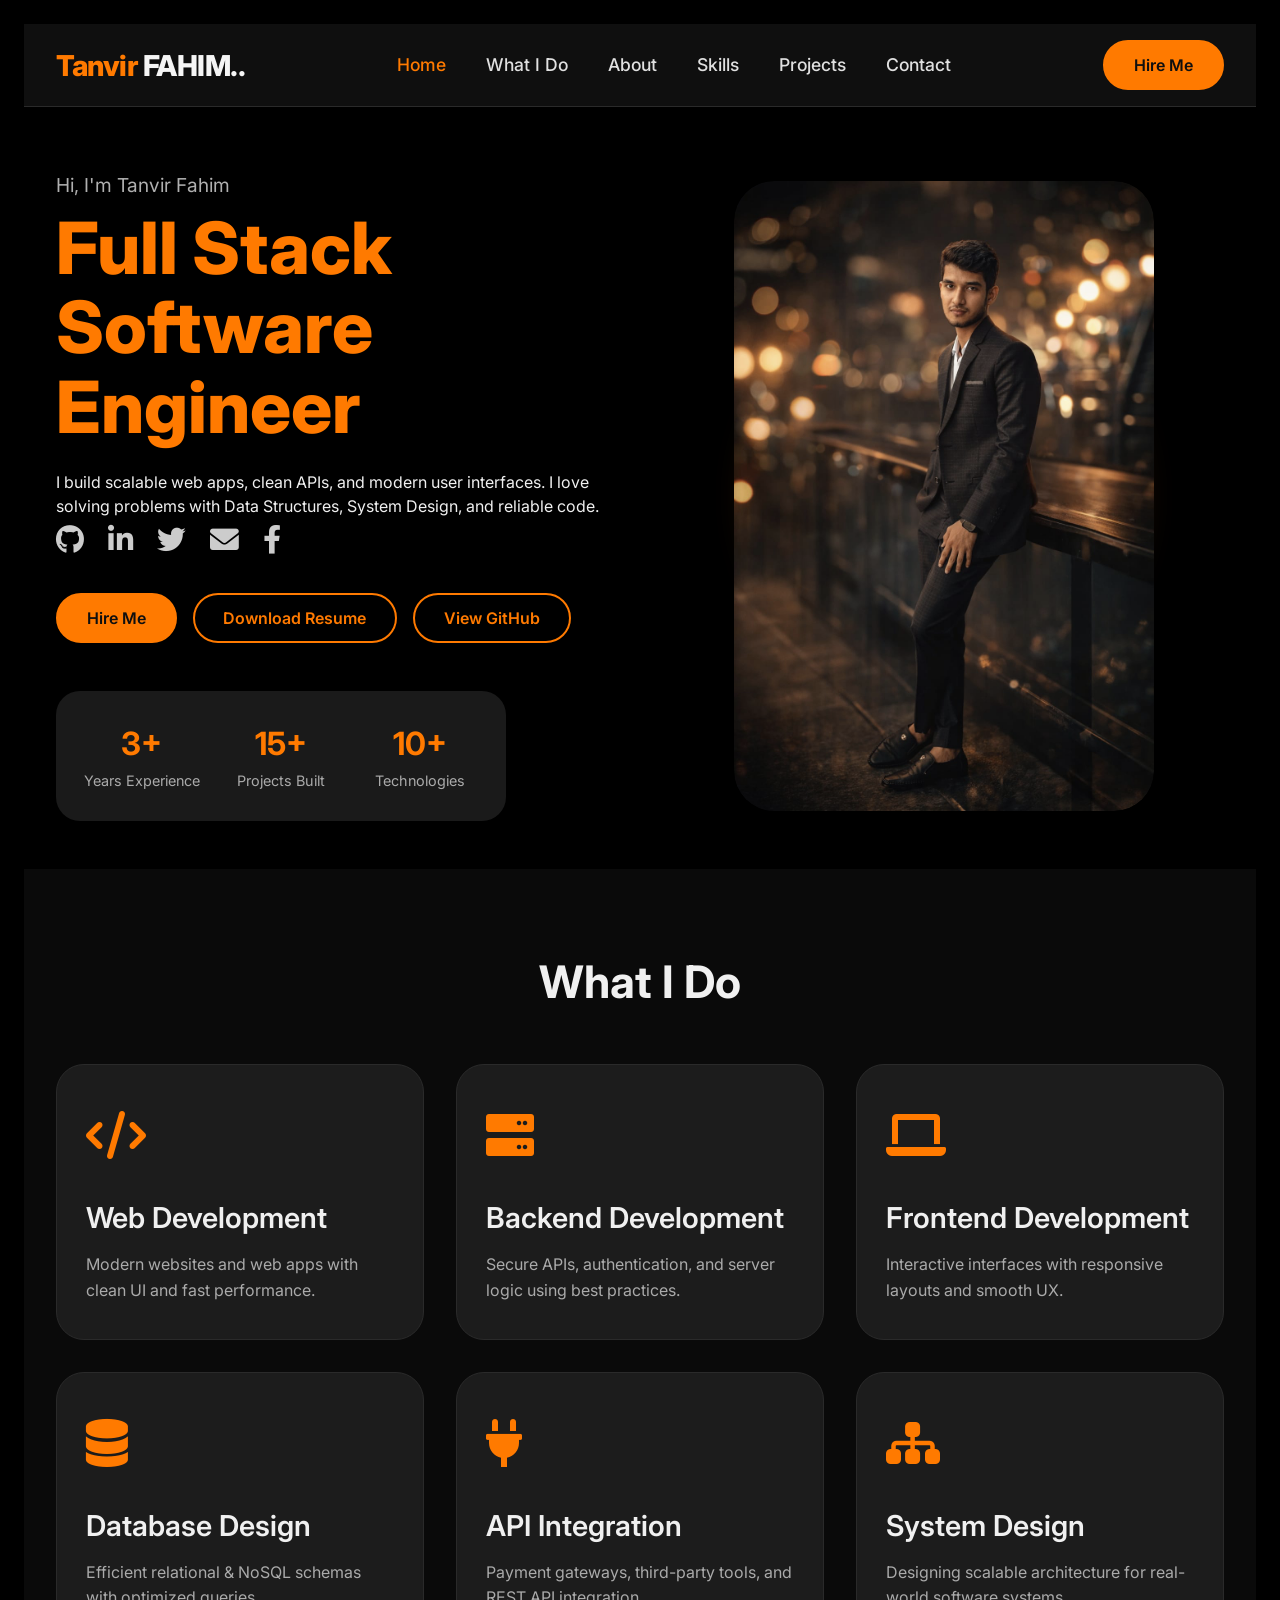
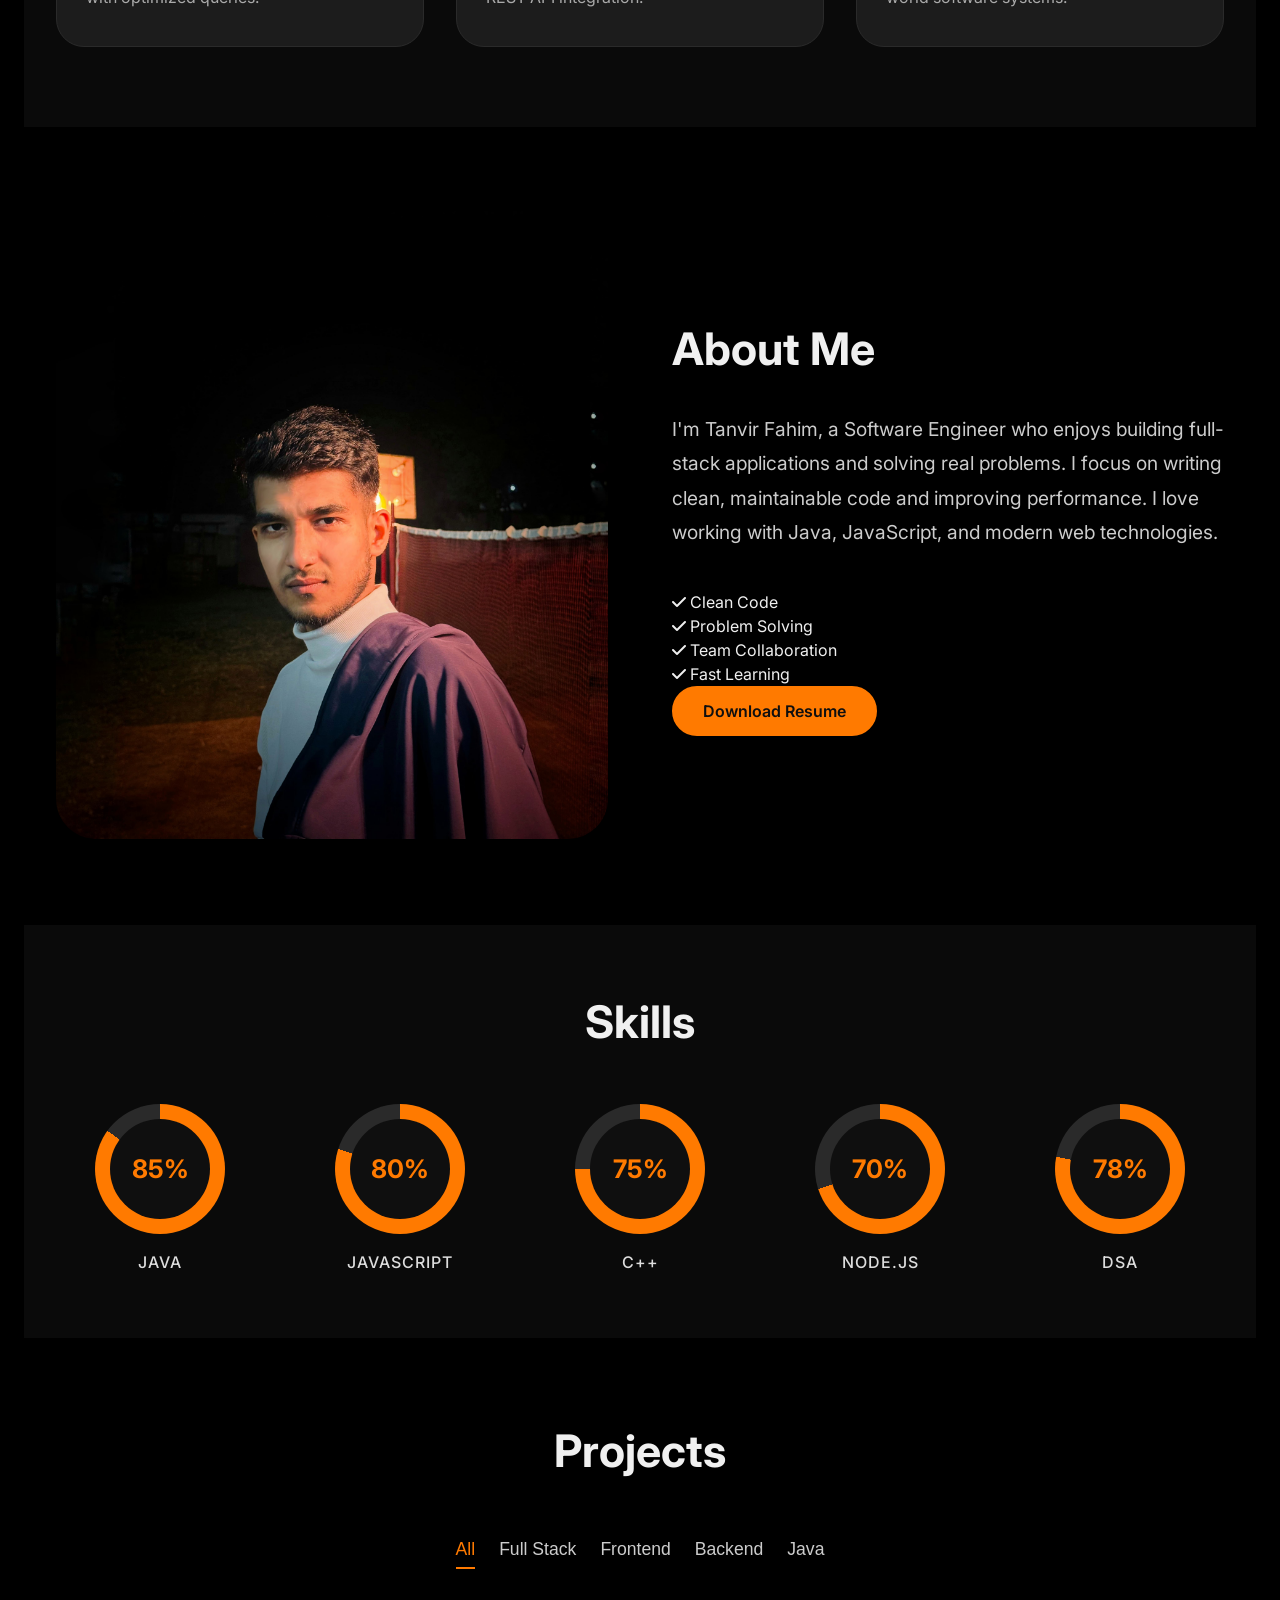
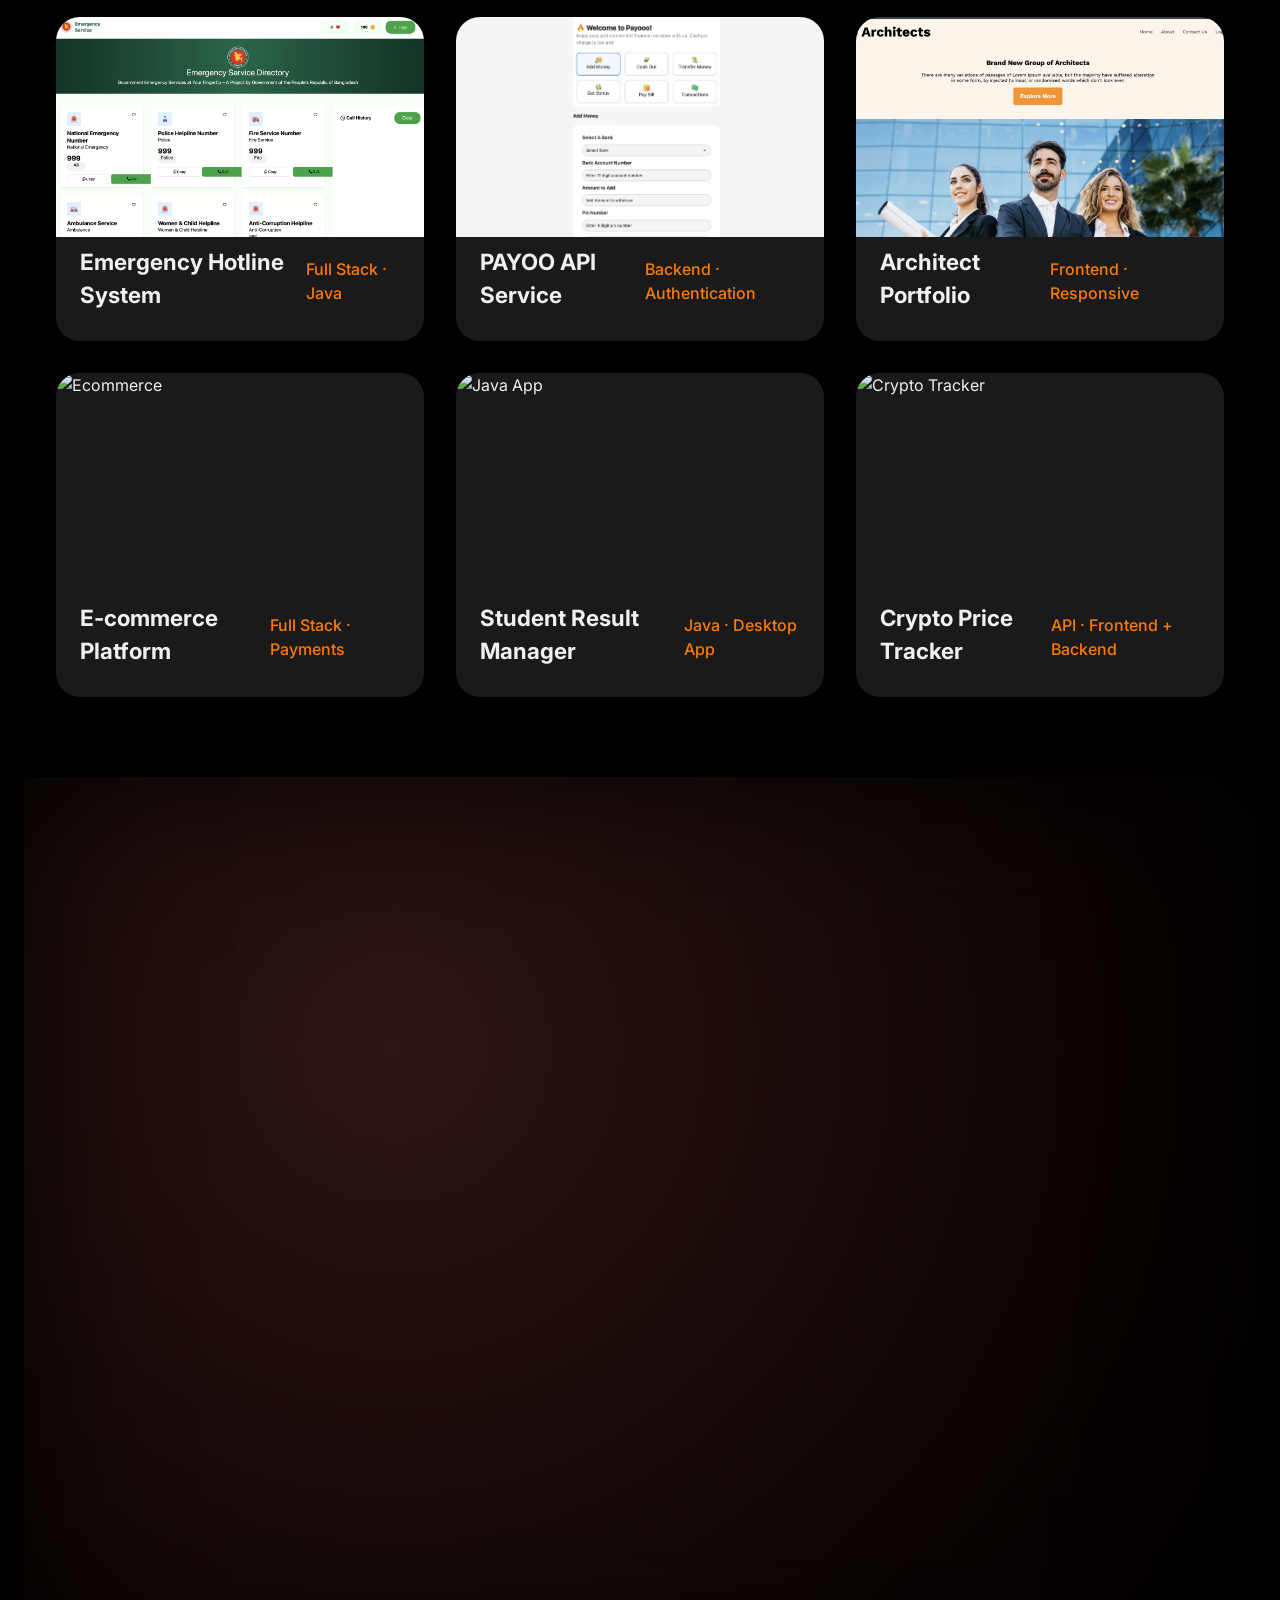
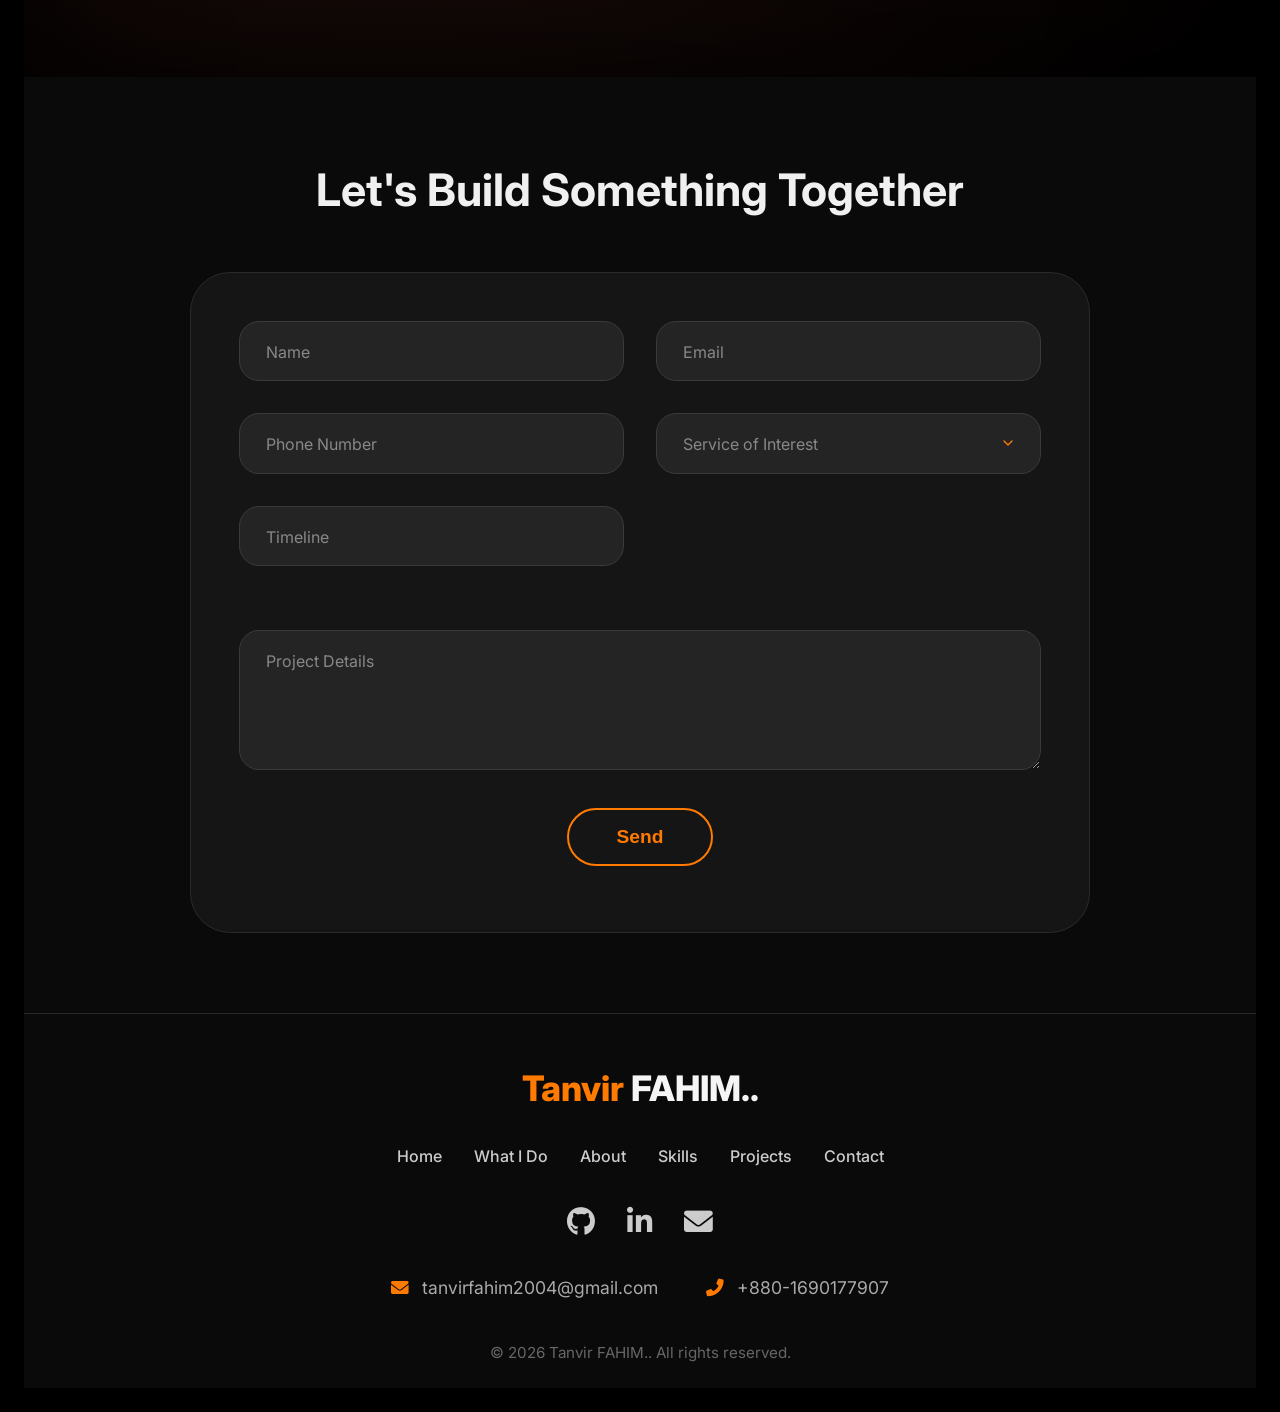
==== commit 06fdc935: "SEO added" ====
--- a/index.html
+++ b/index.html
@@ -4,7 +4,12 @@
 <head>
   <meta charset="UTF-8" />
   <meta name="viewport" content="width=device-width, initial-scale=1.0" />
-  <title>Tanvir FAHIM</title>
+  <meta name="google-site-verification" content="_7n0Akyif7lFlAVSh2-A44jOLBMmkYNvwpv2tZKlMto" />
+  <!-- SEO: Title & Description -->
+  <title>Tanvir Shahriar Fahim – Software Engineer</title>
+  <meta name="description" content="Portfolio of Tanvir Fahim, a software engineer and web developer. Check out my projects and skills.">
+  <meta name="keywords" content="Tanvir Fahim, software engineer, web developer, portfolio, programming">
+  <meta name="robots" content="index, follow">
 
   <!-- Google Fonts: Inter -->
   <link rel="preconnect" href="https://fonts.googleapis.com">
@@ -18,6 +23,9 @@
 
   <!-- Custom CSS -->
   <link rel="stylesheet" href="style.css" />
+
+  <!-- Favicon -->
+  <link rel="icon" href="/favicon.ico" type="image/x-icon">
 </head>
 
 <body>
